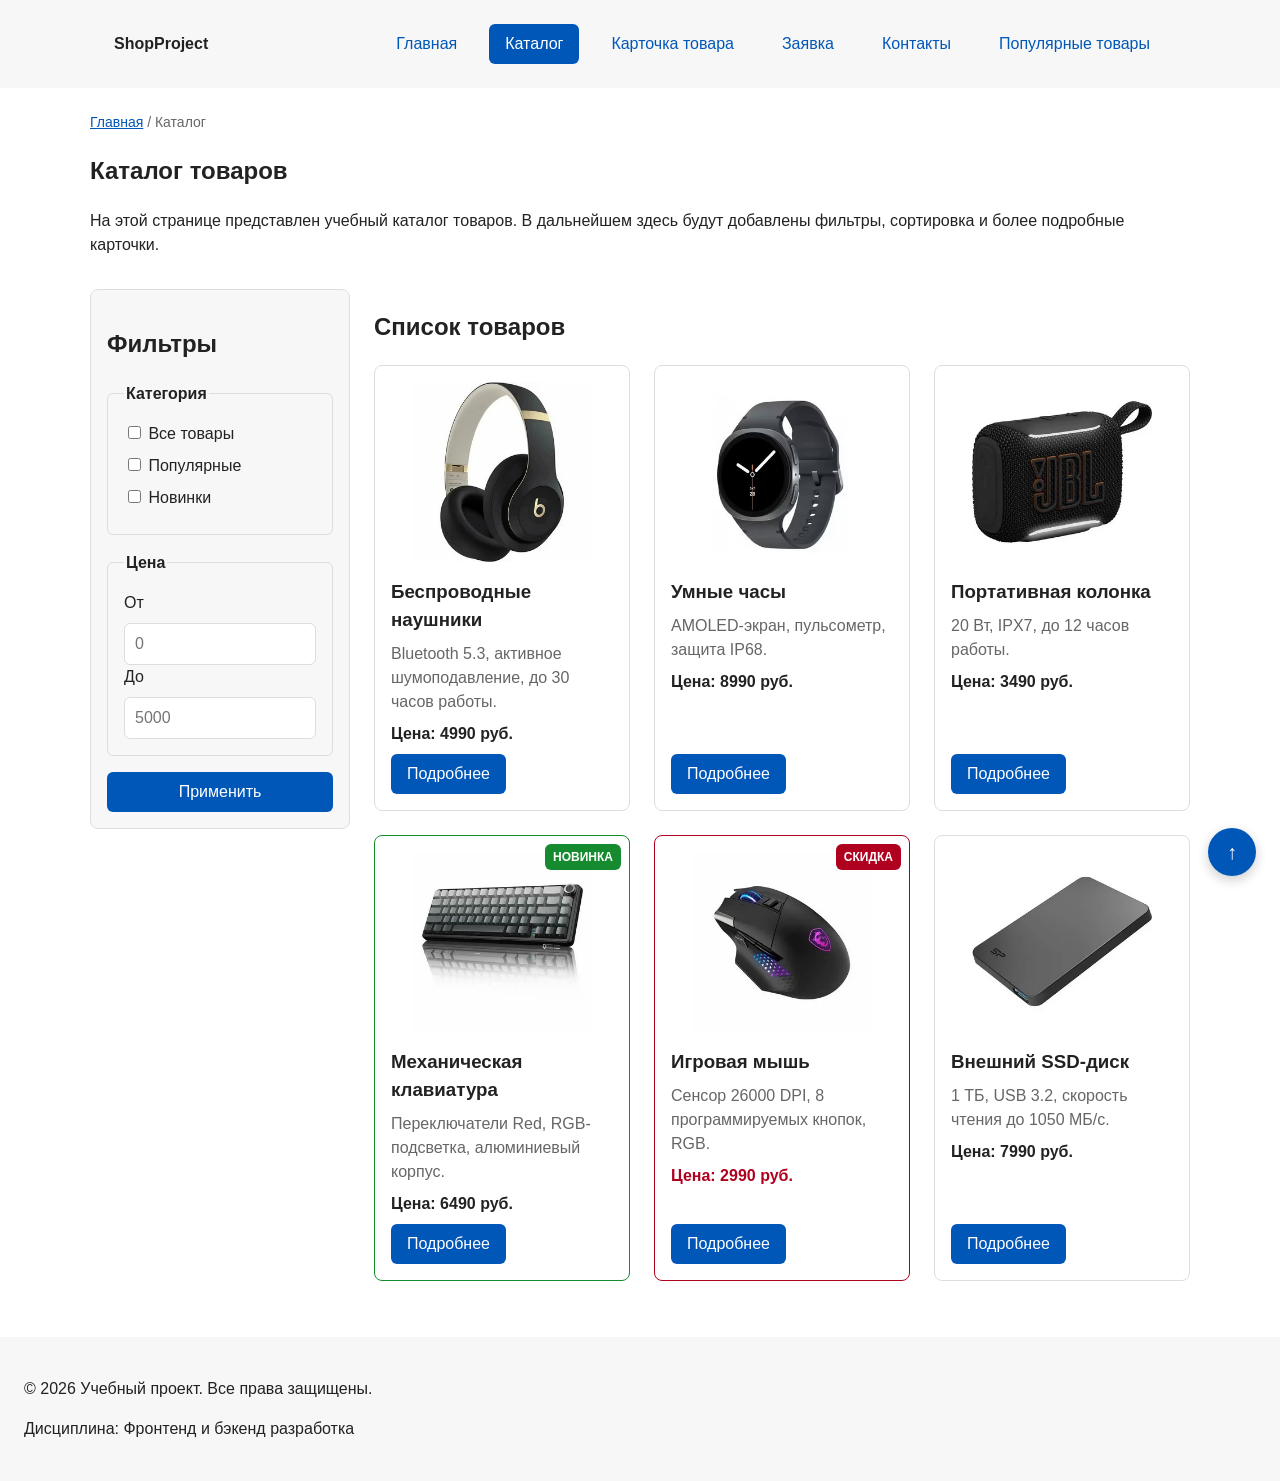
==== catalog.html @ 7fcfe35f "Create project structure" ====
<!DOCTYPE html>

<html lang = "ru">

<head>


  <meta charset="UTF-8">
  <meta name="viewport" content="width=device-width, initial-scale=1.0">
  <meta name="description" content="Каталог товаров учебного интернет-магазина.">
  <title>Каталог товаров — Учебный интернет-магазин</title>
  <link rel="stylesheet" href="css/style.css">
  <script src="js/main.js" defer></script>
  <meta property="og:type" content="website">
  <meta property="og:title" content="Учебный интернет-магазин">
  <meta property="og:description" content="Учебный frontend-проект интернет-магазина.">
  <meta property="og:image" content="https://tobleron333.github.io/kr1-html-css-shop/images/preview.jpg">

</head>

<body>

  <header class="site-header">
    <div class="site-header__inner">
      <a class="site-header__logo" href="index.html">ShopProject</a>

      <nav class="site-nav" aria-label="Основная навигация">
        <ul class="site-nav__list">
          <li class="site-nav__item">
            <a class="site-nav__link" href="index.html">Главная</a>
          </li>
          <li class="site-nav__item">
            <a class="site-nav__link site-nav__link--active" href="catalog.html">Каталог</a>
          </li>
          <li class="site-nav__item">
            <a class="site-nav__link" href="product.html">Карточка товара</a>
          </li>
          <li class="site-nav__item">
            <a class="site-nav__link" href="order.html">Заявка</a>
          </li>
          <li class="site-nav__item">
            <a class="site-nav__link" href="contacts.html">Контакты</a>
          </li>
          <li class="site-nav__item">
            <a class="site-nav__link" href="index.html#popular">Популярные товары</a>
          </li>
        </ul>
      </nav>
    </div>
  </header>

  <main>
    <nav class="breadcrumbs" aria-label="Хлебные крошки">
      <a class="breadcrumbs__link" href="index.html">Главная</a>
      <span class="breadcrumbs__current">Каталог</span>
    </nav>

    <section class="section">
      <h1>Каталог товаров</h1>
      <p>
        На этой странице представлен учебный каталог товаров.
        В дальнейшем здесь будут добавлены фильтры, сортировка и более
        подробные карточки.
      </p>
    </section>

    <section class="catalog-layout">

    <aside class="catalog-filters">
      <h2>Фильтры</h2>

      <form class="filters-form" action="#" method="get">
        <fieldset>
          <legend>Категория</legend>

          <label>
            <input type="checkbox" name="category" value="all">
            Все товары
          </label>

          <label>
            <input type="checkbox" name="category" value="popular">
            Популярные
          </label>

          <label>
            <input type="checkbox" name="category" value="new">
            Новинки
          </label>
        </fieldset>

        <fieldset>
          <legend>Цена</legend>

          <label for="price-from">От</label>
          <input id="price-from" name="price-from" type="number" min="0" placeholder="0">

          <label for="price-to">До</label>
          <input id="price-to" name="price-to" type="number" min="0" placeholder="5000">
        </fieldset>

        <button class="button button--primary" type="submit">Применить</button>
      </form>
    </aside>

    <section class="catalog-products">
      <h2>Список товаров</h2>

      <div class="products-grid">

        <article class="product-card">
          <img class="product-card__image" src="images/product-1.jpg" alt="Беспроводные наушники" width="400" height="300" loading="lazy">
          <h3 class="product-card__title">Беспроводные наушники</h3>
          <p class="product-card__description">Bluetooth 5.3, активное шумоподавление, до 30 часов работы.</p>
          <p class="product-card__price">Цена: 4990 руб.</p>
          <a class="button button--primary product-card__button" href="product.html">Подробнее</a>
        </article>

        <article class="product-card">
          <img class="product-card__image" src="images/product-2.jpg" alt="Умные часы" width="400" height="300" loading="lazy">
          <h3 class="product-card__title">Умные часы</h3>
          <p class="product-card__description">AMOLED-экран, пульсометр, защита IP68.</p>
          <p class="product-card__price">Цена: 8990 руб.</p>
          <a class="button button--primary product-card__button" href="product.html">Подробнее</a>
        </article>

        <article class="product-card">
          <img class="product-card__image" src="images/product-3.jpg" alt="Портативная колонка" width="400" height="300" loading="lazy">
          <h3 class="product-card__title">Портативная колонка</h3>
          <p class="product-card__description">20 Вт, IPX7, до 12 часов работы.</p>
          <p class="product-card__price">Цена: 3490 руб.</p>
          <a class="button button--primary product-card__button" href="product.html">Подробнее</a>
        </article>

        <article class="product-card product-card--new">
          <span class="product-card__badge product-card__badge--new">Новинка</span>
          <img class="product-card__image" src="images/product-4.jpg" alt="Механическая клавиатура" width="400" height="300" loading="lazy">
          <h3 class="product-card__title">Механическая клавиатура</h3>
          <p class="product-card__description">Переключатели Red, RGB-подсветка, алюминиевый корпус.</p>
          <p class="product-card__price">Цена: 6490 руб.</p>
          <a class="button button--primary product-card__button" href="product.html">Подробнее</a>
        </article>

        <article class="product-card product-card--discount">
          <span class="product-card__badge product-card__badge--discount">Скидка</span>
          <img class="product-card__image" src="images/product-5.jpg" alt="Игровая мышь" width="400" height="300" loading="lazy">
          <h3 class="product-card__title">Игровая мышь</h3>
          <p class="product-card__description">Сенсор 26000 DPI, 8 программируемых кнопок, RGB.</p>
          <p class="product-card__price">Цена: 2990 руб.</p>
          <a class="button button--primary product-card__button" href="product.html">Подробнее</a>
        </article>

        <article class="product-card">
          <img class="product-card__image" src="images/product-6.jpg" alt="Внешний SSD-диск" width="400" height="300" loading="lazy">
          <h3 class="product-card__title">Внешний SSD-диск</h3>
          <p class="product-card__description">1 ТБ, USB 3.2, скорость чтения до 1050 МБ/с.</p>
          <p class="product-card__price">Цена: 7990 руб.</p>
          <a class="button button--primary product-card__button" href="product.html">Подробнее</a>
        </article>

      </div>
    </section>

  </section>
  </main>

  <footer>
    <p>&copy; 2026 Учебный проект. Все права защищены.</p>
    <p>Дисциплина: Фронтенд и бэкенд разработка</p>
  </footer>

  <a href="#top" class="scroll-top" id="scroll-top" aria-label="Наверх">↑</a>

</body>

</html>
---- css/style.css ----
/* ===============================
   1. Переменные проекта
   =============================== */

:root {

  --color-bg: #ffffff;
  --color-text: #222222;
  --color-muted: #666666;
  --color-primary: #0057b8;
  --color-primary-dark: #003f86;
  --color-border: #dddddd;
  --color-surface: #f7f7f7;
  --color-surface-accent: #eef5ff;
  --color-danger: #b00020;
  --color-success: #168a2f;
  --color-success-bg: #eefaf0;
  --color-white: #ffffff;

  --space-xs: 4px;
  --space-sm: 8px;
  --space-md: 16px;
  --space-lg: 24px;
  --space-xl: 32px;

  --radius-sm: 6px;
  --radius-md: 8px;
  --radius-lg: 12px;

  --container-width: 1100px;
}

/* ===============================
   2. Базовые стили
   =============================== */

* {
  box-sizing: border-box;
}

html {
  scroll-behavior: smooth;
}

body {
  margin: 0;
  font-family: Arial, sans-serif;
  line-height: 1.5;
  color: var(--color-text);
  background-color: var(--color-bg);
}

main,
footer {
  padding: var(--space-lg);
}

.site-header {
  position: sticky;
  top: 0;
  z-index: 100;
  background-color: var(--color-surface);
}

.site-header__inner {
  display: grid;
  grid-template-columns: auto 1fr;
  align-items: center;
  gap: var(--space-lg);
  max-width: var(--container-width);
  margin: 0 auto;
  padding: var(--space-lg);
}

.site-header__logo {
  font-weight: 700;
  color: var(--color-text);
  text-decoration: none;
}

.site-nav__list {
  display: flex;
  flex-wrap: wrap;
  justify-content: flex-end;
  align-items: center;
  gap: var(--space-md);
  padding: 0;
  margin: 0;
  list-style: none;
}

.site-nav__link {
  display: inline-block;
  padding: var(--space-sm) var(--space-md);
  color: var(--color-primary);
  text-decoration: none;
  border-radius: var(--radius-sm);
}

.site-nav__link:hover {
  color: var(--color-white);
  background-color: var(--color-primary);
}

.site-nav__link:focus-visible {
  outline: 2px solid var(--color-primary);
  outline-offset: 3px;
}

.site-nav__link--active {
  color: var(--color-white);
  background-color: var(--color-primary);
}

footer {
  background-color: var(--color-surface);
}

/* ===============================
   3. Общие элементы интерфейса
   =============================== */

a {
  color: var(--color-primary);
}

a:hover {
  color: var(--color-primary-dark);
}

a:focus-visible {
  outline: 2px solid var(--color-primary);
  outline-offset: 3px;
}

.button {
  display: inline-block;
  padding: var(--space-sm) var(--space-md);
  border: none;
  border-radius: var(--radius-sm);
  font: inherit;
  text-decoration: none;
  cursor: pointer;
}

.button--primary {
  color: var(--color-white);
  background-color: var(--color-primary);
}

.button--primary:hover {
  background-color: var(--color-primary-dark);
}

.button--secondary {
  color: var(--color-primary);
  background-color: transparent;
  border: 1px solid var(--color-primary);
}

.button--secondary:hover {
  color: var(--color-white);
  background-color: var(--color-primary);
}

.button:focus-visible {
  outline: 2px solid var(--color-primary);
  outline-offset: 3px;
}

.button:disabled,
.button--disabled {
  opacity: 0.6;
  cursor: not-allowed;
}

.breadcrumbs {
  max-width: var(--container-width);
  margin: 0 auto var(--space-md);
  font-size: 14px;
  color: var(--color-muted);
}

.breadcrumbs__link {
  color: var(--color-primary);
}

.breadcrumbs__current::before {
  content: " / ";
  color: var(--color-muted);
}

:target {
  outline: 2px dashed var(--color-primary);
  outline-offset: 4px;
}

/* ===============================
   4. Компоненты страницы
   =============================== */

.hero {
  max-width: var(--container-width);
  margin: 0 auto var(--space-xl);
  padding: var(--space-xl) var(--space-lg);
  background-color: var(--color-surface-accent);
  border-radius: var(--radius-lg);
}

.section {
  max-width: var(--container-width);
  margin: 0 auto var(--space-xl);
}

.section h2 {
  margin-top: 0;
}

.products-grid {
  display: grid;
  grid-template-columns: repeat(3,1fr);
  gap: var(--space-lg);
}

.product-card {
  display: flex;
  flex-direction: column;
  gap: var(--space-sm);
  padding: var(--space-md);
  border: 1px solid var(--color-border);
  border-radius: var(--radius-md);
  background-color: var(--color-bg);
  position: relative;
}

.product-card:hover {
  border-color: var(--color-primary);
}

.product-card__title {
  margin: 0;
  color: var(--color-text);
}

.product-card__description {
  margin: 0;
  color: var(--color-muted);
}

.product-card__price {
  margin: 0;
  font-weight: 700;
}

.product-card__button {
  margin-top: auto;
  align-self: flex-start;
}

.product-card--new {
  border-color: var(--color-success);
}

.product-card--discount {
  border-color: var(--color-danger);
}

.product-card--discount .product-card__price {
  color: var(--color-danger);
}

.product-card__badge {
  position: absolute;
  top: var(--space-sm);
  right: var(--space-sm);
  padding: 4px 8px;
  color: var(--color-white);
  background-color: var(--color-primary);
  border-radius: var(--radius-sm);
  font-size: 12px;
  font-weight: 700;
  text-transform: uppercase;
}

.product-card__badge--new {
  background-color: var(--color-success);
}

.product-card__badge--discount {
  background-color: var(--color-danger);
}

.info-block {
  max-width: var(--container-width);
  margin: 0 auto var(--space-xl);
  padding: var(--space-md);
  border-left: 4px solid var(--color-primary);
  background-color: var(--color-surface);
}

.catalog-layout {
  max-width: var(--container-width);
  margin: 0 auto var(--space-xl);
  display: grid;
  grid-template-columns: 260px 1fr;
  grid-template-areas: "filters products";
  gap: var(--space-lg);
}

.catalog-filters {
  grid-area: filters;
  position: sticky;
  top: 100px;
  align-self: start;
  padding: var(--space-md);
  border: 1px solid var(--color-border);
  border-radius: var(--radius-md);
  background-color: var(--color-surface);
}

.catalog-products {
  grid-area: products;
}

/* ===============================
   5. Форма и модальное окно
   =============================== */

.order-dialog {
  width: min(100% - 32px, 560px);
  padding: var(--space-lg);
  border: none;
  border-radius: var(--radius-lg);
}

.order-dialog::backdrop {
  background-color: rgba(0, 0, 0, 0.5);
}

.order-dialog__title {
  margin-top: 0;
}

.order-form__field {
  margin-bottom: var(--space-md);
}

.order-form__label {
  display: block;
  margin-bottom: var(--space-xs);
}

.order-form__input {
  width: 100%;
  padding: 10px 12px;
  border: 1px solid var(--color-border);
  border-radius: var(--radius-sm);
  font: inherit;
}

.order-form__checkbox {
  width: auto;
}

.order-form__hint {
  display: block;
  margin-top: var(--space-xs);
  color: var(--color-muted);
}

.order-form__input:hover {
  border-color: var(--color-primary);
}

.order-form__input:focus-visible,
.order-form__actions button:focus-visible {
  outline: 2px solid var(--color-primary);
  outline-offset: 3px;
}

[aria-invalid="true"] {
  border-color: var(--color-danger);
}

.success-message {
  max-width: var(--container-width);
  margin: var(--space-lg) auto;
  padding: var(--space-md);
  border-left: 4px solid var(--color-success);
  background-color: var(--color-success-bg);
}

.filters-form {
  display: grid;
  gap: var(--space-md);
}

.filters-form fieldset {
  margin: 0;
  padding: var(--space-md);
  border: 1px solid var(--color-border);
  border-radius: var(--radius-sm);
}

.filters-form legend {
  font-weight: 700;
}

.filters-form label {
  display: block;
  margin-bottom: var(--space-sm);
}

.filters-form input[type="number"] {
  width: 100%;
  padding: 8px 10px;
  border: 1px solid var(--color-border);
  border-radius: var(--radius-sm);
  font: inherit;
}

/* ===============================
   6. Карточка товара (страница)
   =============================== */

.product-detail {
  max-width: var(--container-width);
  margin: 0 auto var(--space-xl);
  display: grid;
  grid-template-columns: 1fr 1fr;
  gap: var(--space-xl);
  align-items: start;
}

.product-detail__media {
  position: relative;
  padding: var(--space-xl);
  border: 1px solid var(--color-border);
  border-radius: var(--radius-md);
  background-color: var(--color-surface);
  text-align: center;
}

.product-detail__placeholder {
  font-size: 18px;
  color: var(--color-muted);
  padding: var(--space-xl) 0;
}

.product-detail__info {
  display: flex;
  flex-direction: column;
  gap: var(--space-md);
}

.product-detail__title {
  margin: 0;
}

.product-detail__description {
  margin: 0;
  color: var(--color-muted);
}

.product-detail__price {
  margin: 0;
  font-size: 20px;
  font-weight: 700;
}

.product-table {
  width: 100%;
  border-collapse: collapse;
  margin-top: var(--space-md);
}

.product-table caption {
  text-align: left;
  font-weight: 700;
  margin-bottom: var(--space-sm);
}

.product-table th,
.product-table td {
  padding: var(--space-sm) var(--space-md);
  border: 1px solid var(--color-border);
  text-align: left;
}

.product-table thead th {
  background-color: var(--color-surface);
}

.order-form--page {
  max-width: 560px;
  margin-top: var(--space-lg);
  padding: var(--space-lg);
  border: 1px solid var(--color-border);
  border-radius: var(--radius-md);
  background-color: var(--color-bg);
}

.faq {
  max-width: var(--container-width);
}

.faq__item {
  margin-bottom: var(--space-sm);
  padding: var(--space-md);
  border: 1px solid var(--color-border);
  border-radius: var(--radius-md);
  background-color: var(--color-bg);
}

.faq__item[open] {
  border-color: var(--color-primary);
}

.faq__question {
  position: relative;
  padding-right: var(--space-lg);
  cursor: pointer;
  font-weight: 700;
  color: var(--color-text);
  list-style: none;
}

.faq__question::-webkit-details-marker {
  display: none;
}

.faq__question::after {
  content: "+";
  position: absolute;
  right: 0;
  top: 0;
  font-size: 20px;
  color: var(--color-primary);
}

.faq__item[open] .faq__question::after {
  content: "−";
}

.faq__answer {
  margin-top: var(--space-sm);
  margin-bottom: 0;
  color: var(--color-muted);
}

/* Кнопка Наверх */
.scroll-top {
  position: fixed;
  right: var(--space-lg);
  bottom: var(--space-lg);
  z-index: 50;
  display: inline-flex;
  align-items: center;
  justify-content: center;
  width: 48px;
  height: 48px;
  color: var(--color-white);
  background-color: var(--color-primary);
  border-radius: 50%;
  text-decoration: none;
  font-size: 20px;
  font-weight: 700;
  box-shadow: 0 4px 12px rgba(0, 0, 0, 0.2);
  opacity: 0;
  visibility: hidden;
  transition: opacity 0.3s, visibility 0.3s, background-color 0.2s;
}

.scroll-top--visible {
  opacity: 1;
  visibility: visible;
}

.scroll-top:hover {
  background-color: var(--color-primary-dark);
}

.scroll-top:focus-visible {
  outline: 2px solid var(--color-primary);
  outline-offset: 3px;
}

.product-card__image {
  display: block;
  width: 100%;
  height: 180px;
  object-fit: contain;
  border-radius: var(--radius-sm);
  margin-bottom: var(--space-sm);
}

.product-detail__image {
  display: block;
  width: 100%;
  height: auto;
  border-radius: var(--radius-md);
}
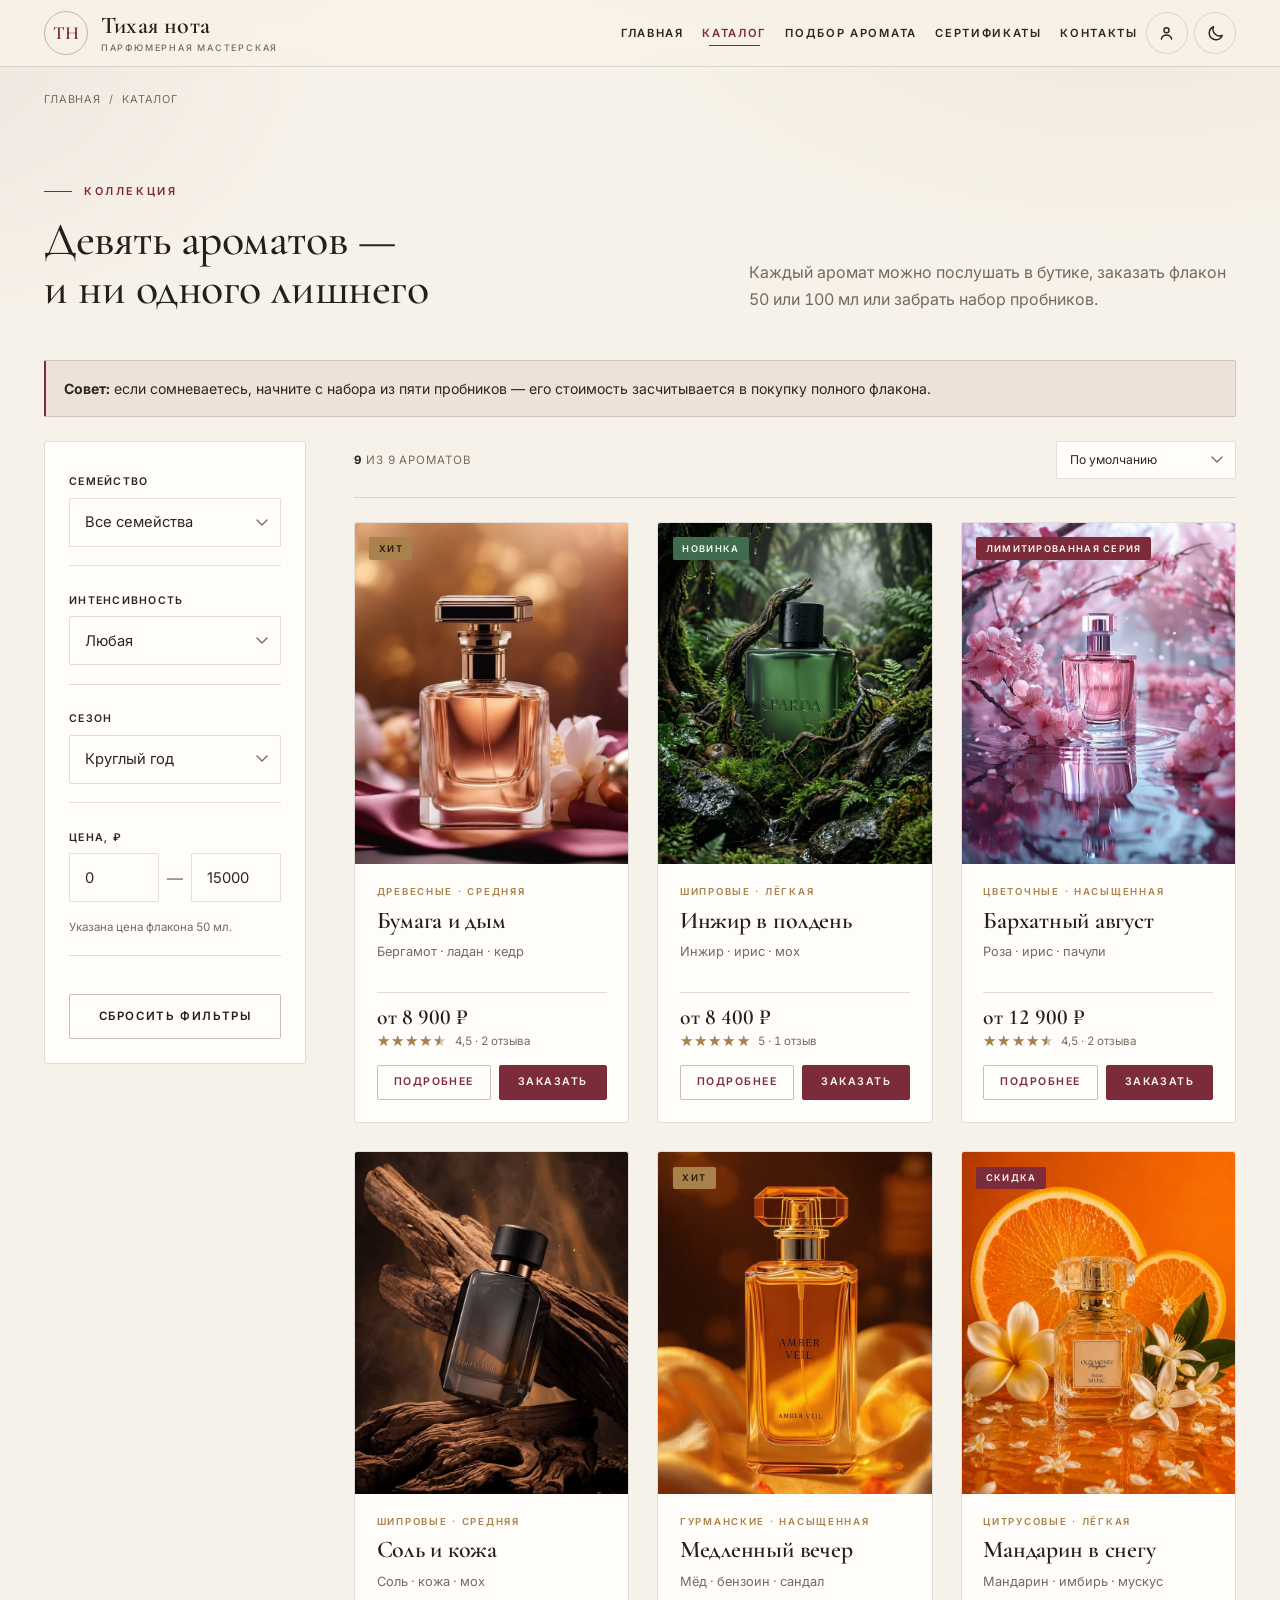
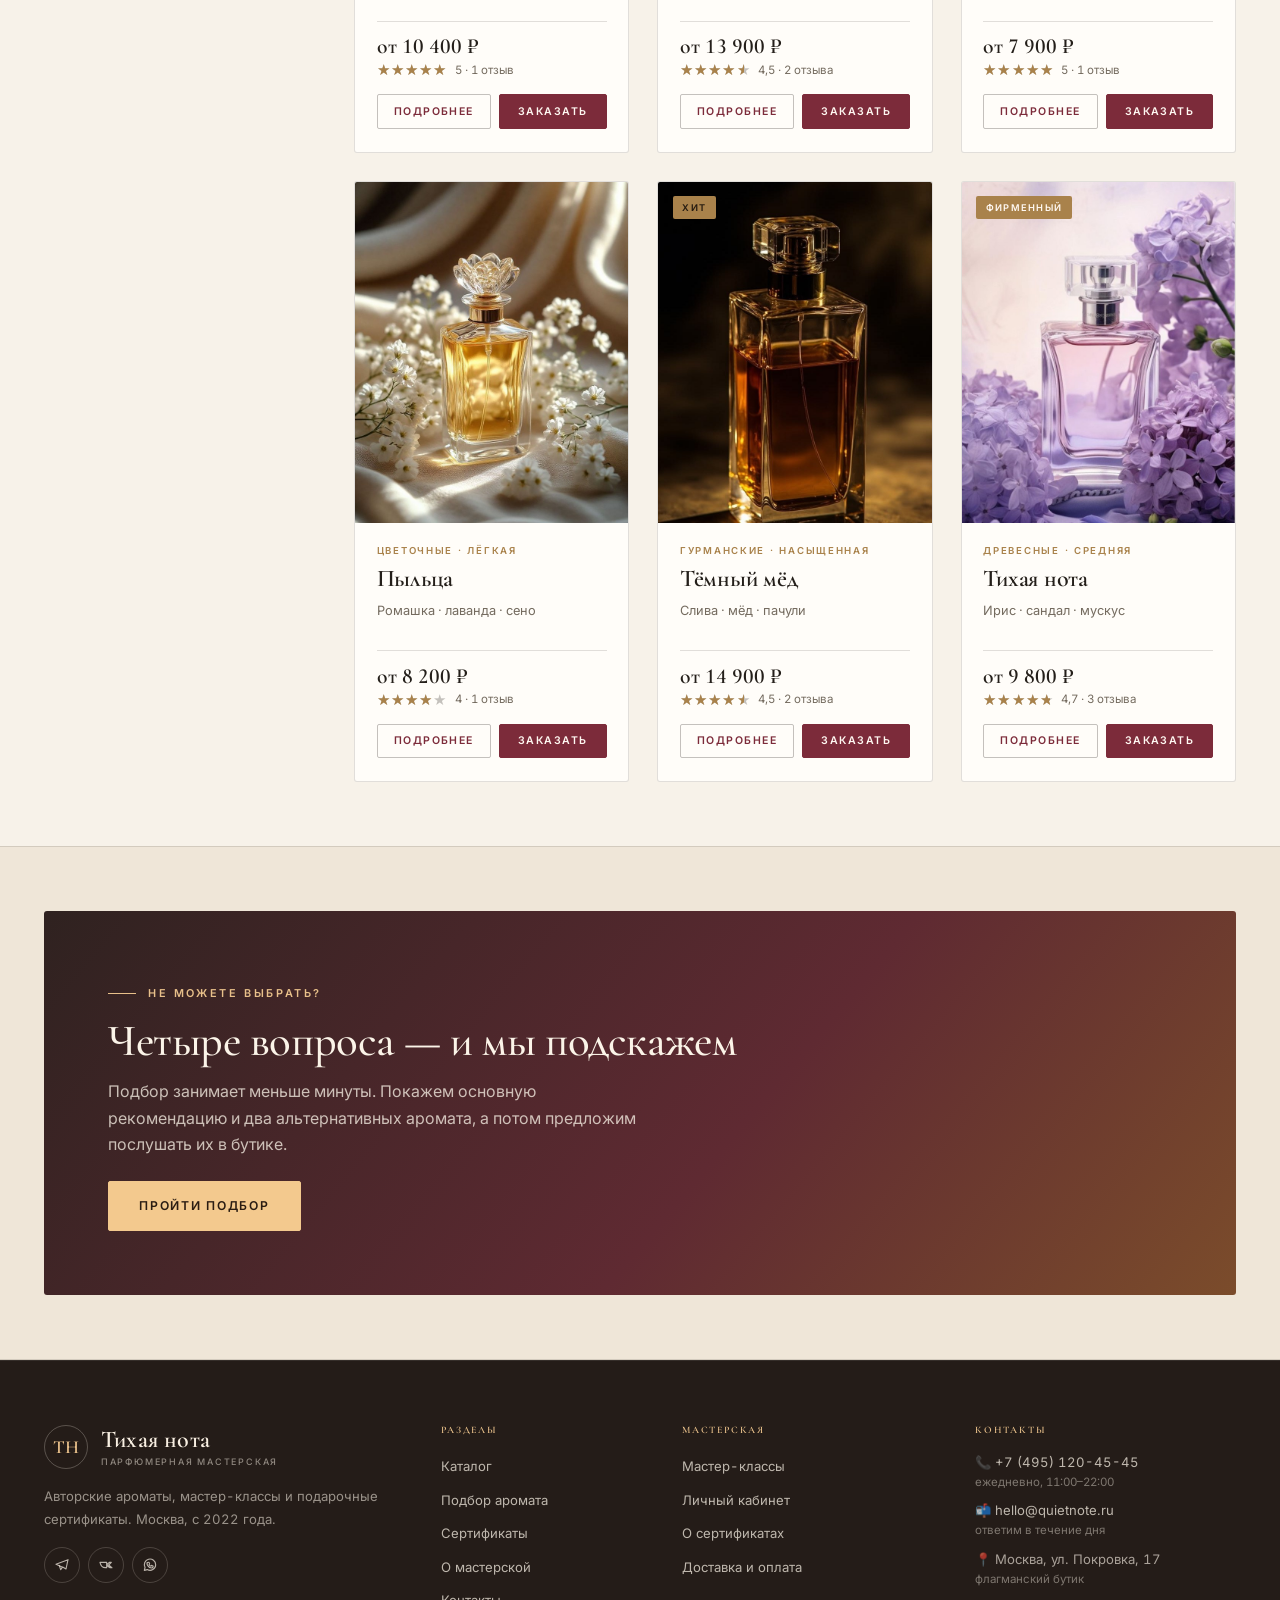
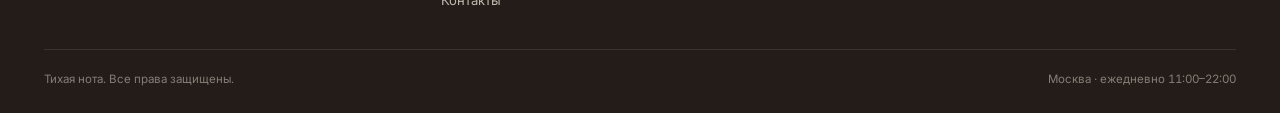
==== commit ca953749: "improve site" ====
--- a/catalog.html
+++ b/catalog.html
@@ -1,176 +1,518 @@
 <!DOCTYPE html>
-
-<html lang = "ru">
-
+<html lang="ru" data-bs-theme="light">
 <head>
-
-
   <meta charset="UTF-8">
   <meta name="viewport" content="width=device-width, initial-scale=1.0">
-  <meta name="description" content="Каталог товаров учебного интернет-магазина.">
-  <title>Каталог товаров — Учебный интернет-магазин</title>
-  <link rel="stylesheet" href="css/style.css">
-  <script src="js/main.js" defer></script>
+  <title>Каталог ароматов — Тихая нота</title>
+  <meta name="description" content="Девять авторских ароматов «Тихой ноты»: древесные, цветочные, цитрусовые, гурманские и шипровые. Фильтры по семейству, интенсивности, сезону и цене.">
   <meta property="og:type" content="website">
-  <meta property="og:title" content="Учебный интернет-магазин">
-  <meta property="og:description" content="Учебный frontend-проект интернет-магазина.">
-  <meta property="og:image" content="https://tobleron333.github.io/kr1-html-css-shop/images/preview.jpg">
-
+  <meta property="og:title" content="Каталог ароматов — Тихая нота">
+  <meta property="og:description" content="Девять авторских ароматов с фильтрами по семейству, интенсивности, сезону и цене.">
+  <meta property="og:image" content="images/preview.jpg">
+  <meta property="og:locale" content="ru_RU">
+  <meta name="theme-color" content="#f7f2e9">
+  <script>
+    (function () {
+      try {
+        var savedTheme = localStorage.getItem('tn_theme');
+        if (savedTheme === 'light' || savedTheme === 'dark') {
+          document.documentElement.setAttribute('data-bs-theme', savedTheme);
+        }
+      } catch (error) { /* localStorage недоступен */ }
+    })();
+  </script>
+  <link rel="icon" href="images/favicon.svg" type="image/svg+xml">
+  <link rel="preconnect" href="https://fonts.googleapis.com">
+  <link rel="preconnect" href="https://fonts.gstatic.com" crossorigin>
+  <link href="https://fonts.googleapis.com/css2?family=Cormorant+Garamond:ital,wght@0,400;0,500;0,600;0,700;1,400;1,500&family=Inter:wght@300;400;500;600;700&display=swap" rel="stylesheet">
+  <link href="vendor/bootstrap/css/bootstrap.min.css" rel="stylesheet">
+  <link rel="stylesheet" href="css/custom.css">
 </head>
-
 <body>
 
+  <a class="skip-link" href="#main">Перейти к содержимому</a>
+
   <header class="site-header">
-    <div class="site-header__inner">
-      <a class="site-header__logo" href="index.html">ShopProject</a>
-
-      <nav class="site-nav" aria-label="Основная навигация">
-        <ul class="site-nav__list">
-          <li class="site-nav__item">
-            <a class="site-nav__link" href="index.html">Главная</a>
-          </li>
-          <li class="site-nav__item">
-            <a class="site-nav__link site-nav__link--active" href="catalog.html">Каталог</a>
-          </li>
-          <li class="site-nav__item">
-            <a class="site-nav__link" href="product.html">Карточка товара</a>
-          </li>
-          <li class="site-nav__item">
-            <a class="site-nav__link" href="order.html">Заявка</a>
-          </li>
-          <li class="site-nav__item">
-            <a class="site-nav__link" href="contacts.html">Контакты</a>
-          </li>
-          <li class="site-nav__item">
-            <a class="site-nav__link" href="index.html#popular">Популярные товары</a>
-          </li>
-        </ul>
-      </nav>
+    <nav class="navbar navbar-expand-lg site-nav" aria-label="Основная навигация">
+      <div class="container navbar-container">
+        <a class="navbar-brand" href="index.html">
+          <span class="brand-mark" aria-hidden="true">ТН</span>
+          <span class="brand-text">
+            <span class="brand-name">Тихая нота</span>
+            <span class="brand-tagline">Парфюмерная мастерская</span>
+          </span>
+        </a>
+        <div class="collapse navbar-collapse" id="mainNavbar">
+          <ul class="navbar-nav ms-auto">
+            <li class="nav-item"><a class="nav-link" href="index.html">Главная</a></li>
+            <li class="nav-item"><a class="nav-link active" aria-current="page" href="catalog.html">Каталог</a></li>
+            <li class="nav-item"><a class="nav-link" href="quiz.html">Подбор аромата</a></li>
+            <li class="nav-item"><a class="nav-link" href="certificates.html">Сертификаты</a></li>
+            <li class="nav-item"><a class="nav-link" href="contacts.html">Контакты</a></li>
+          </ul>
+        </div>
+        <div class="nav-actions">
+          <a class="nav-icon-link" href="account.html" aria-label="Личный кабинет" title="Личный кабинет">
+            <svg viewBox="0 0 24 24" fill="none" stroke="currentColor" stroke-width="1.8" stroke-linecap="round" stroke-linejoin="round" aria-hidden="true"><circle cx="12" cy="8" r="3.2"></circle><path d="M5.5 19c.8-3.2 3.3-5 6.5-5s5.7 1.8 6.5 5"></path></svg>
+          </a>
+          <button class="theme-toggle" id="themeToggle" type="button" aria-label="Включить тёмную тему" aria-pressed="false" title="Включить тёмную тему">
+            <span class="theme-toggle__icon theme-toggle__sun" aria-hidden="true">
+              <svg viewBox="0 0 24 24" fill="none" stroke="currentColor" stroke-width="1.8" stroke-linecap="round" stroke-linejoin="round"><circle cx="12" cy="12" r="4"></circle><path d="M12 2v2M12 20v2M4.9 4.9l1.4 1.4M17.7 17.7l1.4 1.4M2 12h2M20 12h2M4.9 19.1l1.4-1.4M17.7 6.3l1.4-1.4"></path></svg>
+            </span>
+            <span class="theme-toggle__icon theme-toggle__moon" aria-hidden="true">
+              <svg viewBox="0 0 24 24" fill="none" stroke="currentColor" stroke-width="1.8" stroke-linecap="round" stroke-linejoin="round"><path d="M20.5 14.5A8.5 8.5 0 0 1 9.5 3.5a8.5 8.5 0 1 0 11 11Z"></path></svg>
+            </span>
+          </button>
+          <button class="navbar-toggler" type="button" data-bs-toggle="collapse" data-bs-target="#mainNavbar" aria-controls="mainNavbar" aria-expanded="false" aria-label="Переключить навигацию">
+            <span class="navbar-toggler-icon"><span class="menu-line"></span></span>
+          </button>
+        </div>
+      </div>
+    </nav>
+  </header>
+
+  <main id="main">
+
+    <div class="page-top">
+      <div class="container">
+        <nav aria-label="Хлебные крошки">
+          <ol class="breadcrumb">
+            <li class="breadcrumb-item"><a href="index.html">Главная</a></li>
+            <li class="breadcrumb-item active" aria-current="page">Каталог</li>
+          </ol>
+        </nav>
+      </div>
     </div>
-  </header>
-
-  <main>
-    <nav class="breadcrumbs" aria-label="Хлебные крошки">
-      <a class="breadcrumbs__link" href="index.html">Главная</a>
-      <span class="breadcrumbs__current">Каталог</span>
-    </nav>
 
     <section class="section">
-      <h1>Каталог товаров</h1>
-      <p>
-        На этой странице представлен учебный каталог товаров.
-        В дальнейшем здесь будут добавлены фильтры, сортировка и более
-        подробные карточки.
-      </p>
+      <div class="container">
+        <div class="row align-items-end g-3 mb-4 mb-lg-5">
+          <div class="col-12 col-lg-7">
+            <span class="eyebrow">Коллекция</span>
+            <h1 class="section-title">Девять ароматов —<br>и ни одного лишнего</h1>
+          </div>
+          <div class="col-12 col-lg-5">
+            <p class="section-lead mb-0">Каждый аромат можно послушать в бутике, заказать флакон 50 или 100 мл или забрать набор пробников.</p>
+          </div>
+        </div>
+
+        <div class="alert alert-info mb-4" role="note">
+          <strong>Совет:</strong> если сомневаетесь, начните с набора из пяти пробников — его стоимость засчитывается в покупку полного флакона.
+        </div>
+
+        <div class="catalog-layout row g-4 g-lg-5">
+
+          <!-- Фильтры: на десктопе колонка, на мобильном — offcanvas -->
+          <div class="col-12 col-lg-3">
+            <aside class="filters offcanvas-lg offcanvas-start" tabindex="-1" id="catalogFilters" aria-labelledby="filtersTitle">
+              <div class="offcanvas-header">
+                <h2 class="filters__title" id="filtersTitle">Фильтры</h2>
+                <button type="button" class="btn-close" data-bs-dismiss="offcanvas" data-bs-target="#catalogFilters" aria-label="Закрыть фильтры"></button>
+              </div>
+              <div class="offcanvas-body">
+                <div class="filters__group">
+                  <label class="form-label" for="filterFamily">Семейство</label>
+                  <select class="form-select" id="filterFamily">
+                    <option value="all">Все семейства</option>
+                    <option value="woody">Древесные</option>
+                    <option value="floral">Цветочные</option>
+                    <option value="citrus">Цитрусовые</option>
+                    <option value="gourmand">Гурманские</option>
+                    <option value="chypre">Шипровые</option>
+                  </select>
+                </div>
+
+                <div class="filters__group">
+                  <label class="form-label" for="filterIntensity">Интенсивность</label>
+                  <select class="form-select" id="filterIntensity">
+                    <option value="all">Любая</option>
+                    <option value="light">Лёгкая</option>
+                    <option value="medium">Средняя</option>
+                    <option value="rich">Насыщенная</option>
+                  </select>
+                </div>
+
+                <div class="filters__group">
+                  <label class="form-label" for="filterSeason">Сезон</label>
+                  <select class="form-select" id="filterSeason">
+                    <option value="all">Круглый год</option>
+                    <option value="spring">Весна</option>
+                    <option value="summer">Лето</option>
+                    <option value="autumn">Осень</option>
+                    <option value="winter">Зима</option>
+                  </select>
+                </div>
+
+                <div class="filters__group">
+                  <label class="form-label" for="filterPriceMin">Цена, ₽</label>
+                  <div class="filters__price">
+                    <input class="form-control" id="filterPriceMin" type="number" min="0" max="15000" step="100" value="0" inputmode="numeric" aria-label="Минимальная цена">
+                    <span>—</span>
+                    <input class="form-control" id="filterPriceMax" type="number" min="0" max="15000" step="100" value="15000" inputmode="numeric" aria-label="Максимальная цена">
+                  </div>
+                  <p class="filters__hint">Указана цена флакона 50 мл.</p>
+                </div>
+
+                <div class="filters__actions">
+                  <button class="btn btn-primary d-lg-none" id="filtersApply" type="button">Показать ароматы</button>
+                  <button class="btn btn-secondary" id="filterReset" type="button">Сбросить фильтры</button>
+                </div>
+              </div>
+            </aside>
+          </div>
+
+          <!-- Каталог -->
+          <div class="col-12 col-lg-9">
+
+            <div class="catalog-toolbar">
+              <div class="d-flex align-items-center gap-3">
+                <button class="btn btn-outline-primary filters-toggle" type="button" data-bs-toggle="offcanvas" data-bs-target="#catalogFilters" aria-controls="catalogFilters">
+                  <svg class="btn-icon" viewBox="0 0 16 16" fill="none" stroke="currentColor" stroke-width="1.4" stroke-linecap="round" aria-hidden="true"><path d="M2 4h12M4 8h8M6 12h4"/></svg>
+                  Фильтры
+                  <span class="filters-toggle__count" id="filtersCount" hidden>0</span>
+                </button>
+                <span class="catalog-toolbar__count" id="catalogCount" aria-live="polite"><strong>9</strong> из 9 ароматов</span>
+              </div>
+              <div class="catalog-toolbar__right">
+                <label class="visually-hidden" for="catalogSort">Сортировка</label>
+                <select class="form-select" id="catalogSort">
+                  <option value="default">По умолчанию</option>
+                  <option value="price-asc">Сначала дешевле</option>
+                  <option value="price-desc">Сначала дороже</option>
+                  <option value="title">По названию</option>
+                </select>
+              </div>
+            </div>
+
+            <div class="filter-chips" id="filterChips" hidden></div>
+
+            <div class="products-grid products-grid--catalog" id="catalogGrid">
+
+              <article class="product-card" data-perfume data-family="woody" data-intensity="medium" data-seasons="autumn winter" data-price="8900" data-title="Бумага и дым">
+                <a class="product-card__media" href="product.html?id=paper-smoke" aria-label="Аромат «Бумага и дым»">
+                  <img src="images/perfume-1.jpg" alt="Аромат «Бумага и дым»" width="400" height="500" loading="lazy">
+                  <span class="badge bg-warning product-card__badge">Хит</span>
+                </a>
+                <div class="product-card__body">
+                  <p class="product-card__family">Древесные · средняя</p>
+                  <h2 class="product-card__title"><a href="product.html?id=paper-smoke">Бумага и дым</a></h2>
+                  <p class="product-card__notes">Бергамот · ладан · кедр</p>
+                  <div class="product-card__meta">
+                    <span class="product-card__price">от 8 900 ₽</span>
+                    <span class="rating" data-rating-for="paper-smoke"></span>
+                  </div>
+                  <div class="product-card__actions">
+                    <a class="btn btn-outline-primary btn-sm" href="product.html?id=paper-smoke">Подробнее</a>
+                    <button class="btn btn-primary btn-sm" type="button" data-order-perfume="paper-smoke" data-volume="50" data-price="8900">Заказать</button>
+                  </div>
+                </div>
+              </article>
+
+              <article class="product-card" data-perfume data-family="chypre" data-intensity="light" data-seasons="spring summer" data-price="8400" data-title="Инжир в полдень">
+                <a class="product-card__media" href="product.html?id=fig-noon" aria-label="Аромат «Инжир в полдень»">
+                  <img src="images/perfume-2.jpg" alt="Аромат «Инжир в полдень»" width="400" height="500" loading="lazy">
+                  <span class="badge bg-success product-card__badge">Новинка</span>
+                </a>
+                <div class="product-card__body">
+                  <p class="product-card__family">Шипровые · лёгкая</p>
+                  <h2 class="product-card__title"><a href="product.html?id=fig-noon">Инжир в полдень</a></h2>
+                  <p class="product-card__notes">Инжир · ирис · мох</p>
+                  <div class="product-card__meta">
+                    <span class="product-card__price">от 8 400 ₽</span>
+                    <span class="rating" data-rating-for="fig-noon"></span>
+                  </div>
+                  <div class="product-card__actions">
+                    <a class="btn btn-outline-primary btn-sm" href="product.html?id=fig-noon">Подробнее</a>
+                    <button class="btn btn-primary btn-sm" type="button" data-order-perfume="fig-noon" data-volume="50" data-price="8400">Заказать</button>
+                  </div>
+                </div>
+              </article>
+
+              <article class="product-card" data-perfume data-family="floral" data-intensity="rich" data-seasons="summer autumn" data-price="12900" data-title="Бархатный август">
+                <a class="product-card__media" href="product.html?id=velvet-august" aria-label="Аромат «Бархатный август»">
+                  <img src="images/perfume-3.jpg" alt="Аромат «Бархатный август»" width="400" height="500" loading="lazy">
+                  <span class="badge bg-danger product-card__badge">Лимитированная серия</span>
+                </a>
+                <div class="product-card__body">
+                  <p class="product-card__family">Цветочные · насыщенная</p>
+                  <h2 class="product-card__title"><a href="product.html?id=velvet-august">Бархатный август</a></h2>
+                  <p class="product-card__notes">Роза · ирис · пачули</p>
+                  <div class="product-card__meta">
+                    <span class="product-card__price">от 12 900 ₽</span>
+                    <span class="rating" data-rating-for="velvet-august"></span>
+                  </div>
+                  <div class="product-card__actions">
+                    <a class="btn btn-outline-primary btn-sm" href="product.html?id=velvet-august">Подробнее</a>
+                    <button class="btn btn-primary btn-sm" type="button" data-order-perfume="velvet-august" data-volume="50" data-price="12900">Заказать</button>
+                  </div>
+                </div>
+              </article>
+
+              <article class="product-card" data-perfume data-family="chypre" data-intensity="medium" data-seasons="spring autumn" data-price="10400" data-title="Соль и кожа">
+                <a class="product-card__media" href="product.html?id=salt-leather" aria-label="Аромат «Соль и кожа»">
+                  <img src="images/perfume-4.jpg" alt="Аромат «Соль и кожа»" width="400" height="500" loading="lazy">
+                </a>
+                <div class="product-card__body">
+                  <p class="product-card__family">Шипровые · средняя</p>
+                  <h2 class="product-card__title"><a href="product.html?id=salt-leather">Соль и кожа</a></h2>
+                  <p class="product-card__notes">Соль · кожа · мох</p>
+                  <div class="product-card__meta">
+                    <span class="product-card__price">от 10 400 ₽</span>
+                    <span class="rating" data-rating-for="salt-leather"></span>
+                  </div>
+                  <div class="product-card__actions">
+                    <a class="btn btn-outline-primary btn-sm" href="product.html?id=salt-leather">Подробнее</a>
+                    <button class="btn btn-primary btn-sm" type="button" data-order-perfume="salt-leather" data-volume="50" data-price="10400">Заказать</button>
+                  </div>
+                </div>
+              </article>
+
+              <article class="product-card" data-perfume data-family="gourmand" data-intensity="rich" data-seasons="autumn winter" data-price="13900" data-title="Медленный вечер">
+                <a class="product-card__media" href="product.html?id=slow-evening" aria-label="Аромат «Медленный вечер»">
+                  <img src="images/perfume-5.jpg" alt="Аромат «Медленный вечер»" width="400" height="500" loading="lazy">
+                  <span class="badge bg-warning product-card__badge">Хит</span>
+                </a>
+                <div class="product-card__body">
+                  <p class="product-card__family">Гурманские · насыщенная</p>
+                  <h2 class="product-card__title"><a href="product.html?id=slow-evening">Медленный вечер</a></h2>
+                  <p class="product-card__notes">Мёд · бензоин · сандал</p>
+                  <div class="product-card__meta">
+                    <span class="product-card__price">от 13 900 ₽</span>
+                    <span class="rating" data-rating-for="slow-evening"></span>
+                  </div>
+                  <div class="product-card__actions">
+                    <a class="btn btn-outline-primary btn-sm" href="product.html?id=slow-evening">Подробнее</a>
+                    <button class="btn btn-primary btn-sm" type="button" data-order-perfume="slow-evening" data-volume="50" data-price="13900">Заказать</button>
+                  </div>
+                </div>
+              </article>
+
+              <article class="product-card" data-perfume data-family="citrus" data-intensity="light" data-seasons="winter spring" data-price="7900" data-title="Мандарин в снегу">
+                <a class="product-card__media" href="product.html?id=mandarin-snow" aria-label="Аромат «Мандарин в снегу»">
+                  <img src="images/perfume-6.jpg" alt="Аромат «Мандарин в снегу»" width="400" height="500" loading="lazy">
+                  <span class="badge bg-danger product-card__badge">Скидка</span>
+                </a>
+                <div class="product-card__body">
+                  <p class="product-card__family">Цитрусовые · лёгкая</p>
+                  <h2 class="product-card__title"><a href="product.html?id=mandarin-snow">Мандарин в снегу</a></h2>
+                  <p class="product-card__notes">Мандарин · имбирь · мускус</p>
+                  <div class="product-card__meta">
+                    <span class="product-card__price">от 7 900 ₽</span>
+                    <span class="rating" data-rating-for="mandarin-snow"></span>
+                  </div>
+                  <div class="product-card__actions">
+                    <a class="btn btn-outline-primary btn-sm" href="product.html?id=mandarin-snow">Подробнее</a>
+                    <button class="btn btn-primary btn-sm" type="button" data-order-perfume="mandarin-snow" data-volume="50" data-price="7900">Заказать</button>
+                  </div>
+                </div>
+              </article>
+
+              <article class="product-card" data-perfume data-family="floral" data-intensity="light" data-seasons="spring summer" data-price="8200" data-title="Пыльца">
+                <a class="product-card__media" href="product.html?id=pollen" aria-label="Аромат «Пыльца»">
+                  <img src="images/perfume-7.jpg" alt="Аромат «Пыльца»" width="400" height="500" loading="lazy">
+                </a>
+                <div class="product-card__body">
+                  <p class="product-card__family">Цветочные · лёгкая</p>
+                  <h2 class="product-card__title"><a href="product.html?id=pollen">Пыльца</a></h2>
+                  <p class="product-card__notes">Ромашка · лаванда · сено</p>
+                  <div class="product-card__meta">
+                    <span class="product-card__price">от 8 200 ₽</span>
+                    <span class="rating" data-rating-for="pollen"></span>
+                  </div>
+                  <div class="product-card__actions">
+                    <a class="btn btn-outline-primary btn-sm" href="product.html?id=pollen">Подробнее</a>
+                    <button class="btn btn-primary btn-sm" type="button" data-order-perfume="pollen" data-volume="50" data-price="8200">Заказать</button>
+                  </div>
+                </div>
+              </article>
+
+              <article class="product-card" data-perfume data-family="gourmand" data-intensity="rich" data-seasons="autumn winter" data-price="14900" data-title="Тёмный мёд">
+                <a class="product-card__media" href="product.html?id=dark-honey" aria-label="Аромат «Тёмный мёд»">
+                  <img src="images/perfume-8.jpg" alt="Аромат «Тёмный мёд»" width="400" height="500" loading="lazy">
+                  <span class="badge bg-warning product-card__badge">Хит</span>
+                </a>
+                <div class="product-card__body">
+                  <p class="product-card__family">Гурманские · насыщенная</p>
+                  <h2 class="product-card__title"><a href="product.html?id=dark-honey">Тёмный мёд</a></h2>
+                  <p class="product-card__notes">Слива · мёд · пачули</p>
+                  <div class="product-card__meta">
+                    <span class="product-card__price">от 14 900 ₽</span>
+                    <span class="rating" data-rating-for="dark-honey"></span>
+                  </div>
+                  <div class="product-card__actions">
+                    <a class="btn btn-outline-primary btn-sm" href="product.html?id=dark-honey">Подробнее</a>
+                    <button class="btn btn-primary btn-sm" type="button" data-order-perfume="dark-honey" data-volume="50" data-price="14900">Заказать</button>
+                  </div>
+                </div>
+              </article>
+
+              <article class="product-card" data-perfume data-family="woody" data-intensity="medium" data-seasons="spring summer autumn winter" data-price="9800" data-title="Тихая нота">
+                <a class="product-card__media" href="product.html?id=quiet-note" aria-label="Аромат «Тихая нота»">
+                  <img src="images/perfume-9.jpg" alt="Аромат «Тихая нота»" width="400" height="500" loading="lazy">
+                  <span class="badge bg-info product-card__badge">Фирменный</span>
+                </a>
+                <div class="product-card__body">
+                  <p class="product-card__family">Древесные · средняя</p>
+                  <h2 class="product-card__title"><a href="product.html?id=quiet-note">Тихая нота</a></h2>
+                  <p class="product-card__notes">Ирис · сандал · мускус</p>
+                  <div class="product-card__meta">
+                    <span class="product-card__price">от 9 800 ₽</span>
+                    <span class="rating" data-rating-for="quiet-note"></span>
+                  </div>
+                  <div class="product-card__actions">
+                    <a class="btn btn-outline-primary btn-sm" href="product.html?id=quiet-note">Подробнее</a>
+                    <button class="btn btn-primary btn-sm" type="button" data-order-perfume="quiet-note" data-volume="50" data-price="9800">Заказать</button>
+                  </div>
+                </div>
+              </article>
+
+            </div>
+
+            <div class="catalog-empty" id="catalogEmpty" hidden>
+              <h3>Ничего не нашлось</h3>
+              <p>Попробуйте изменить фильтры: возможно, подходящий аромат просто спрятался.</p>
+              <a class="btn btn-outline-primary" href="catalog.html">Сбросить фильтры</a>
+            </div>
+
+          </div>
+        </div>
+      </div>
     </section>
 
-    <section class="catalog-layout">
-
-    <aside class="catalog-filters">
-      <h2>Фильтры</h2>
-
-      <form class="filters-form" action="#" method="get">
-        <fieldset>
-          <legend>Категория</legend>
-
-          <label>
-            <input type="checkbox" name="category" value="all">
-            Все товары
-          </label>
-
-          <label>
-            <input type="checkbox" name="category" value="popular">
-            Популярные
-          </label>
-
-          <label>
-            <input type="checkbox" name="category" value="new">
-            Новинки
-          </label>
-        </fieldset>
-
-        <fieldset>
-          <legend>Цена</legend>
-
-          <label for="price-from">От</label>
-          <input id="price-from" name="price-from" type="number" min="0" placeholder="0">
-
-          <label for="price-to">До</label>
-          <input id="price-to" name="price-to" type="number" min="0" placeholder="5000">
-        </fieldset>
-
-        <button class="button button--primary" type="submit">Применить</button>
-      </form>
-    </aside>
-
-    <section class="catalog-products">
-      <h2>Список товаров</h2>
-
-      <div class="products-grid">
-
-        <article class="product-card">
-          <img class="product-card__image" src="images/product-1.jpg" alt="Беспроводные наушники" width="400" height="300" loading="lazy">
-          <h3 class="product-card__title">Беспроводные наушники</h3>
-          <p class="product-card__description">Bluetooth 5.3, активное шумоподавление, до 30 часов работы.</p>
-          <p class="product-card__price">Цена: 4990 руб.</p>
-          <a class="button button--primary product-card__button" href="product.html">Подробнее</a>
-        </article>
-
-        <article class="product-card">
-          <img class="product-card__image" src="images/product-2.jpg" alt="Умные часы" width="400" height="300" loading="lazy">
-          <h3 class="product-card__title">Умные часы</h3>
-          <p class="product-card__description">AMOLED-экран, пульсометр, защита IP68.</p>
-          <p class="product-card__price">Цена: 8990 руб.</p>
-          <a class="button button--primary product-card__button" href="product.html">Подробнее</a>
-        </article>
-
-        <article class="product-card">
-          <img class="product-card__image" src="images/product-3.jpg" alt="Портативная колонка" width="400" height="300" loading="lazy">
-          <h3 class="product-card__title">Портативная колонка</h3>
-          <p class="product-card__description">20 Вт, IPX7, до 12 часов работы.</p>
-          <p class="product-card__price">Цена: 3490 руб.</p>
-          <a class="button button--primary product-card__button" href="product.html">Подробнее</a>
-        </article>
-
-        <article class="product-card product-card--new">
-          <span class="product-card__badge product-card__badge--new">Новинка</span>
-          <img class="product-card__image" src="images/product-4.jpg" alt="Механическая клавиатура" width="400" height="300" loading="lazy">
-          <h3 class="product-card__title">Механическая клавиатура</h3>
-          <p class="product-card__description">Переключатели Red, RGB-подсветка, алюминиевый корпус.</p>
-          <p class="product-card__price">Цена: 6490 руб.</p>
-          <a class="button button--primary product-card__button" href="product.html">Подробнее</a>
-        </article>
-
-        <article class="product-card product-card--discount">
-          <span class="product-card__badge product-card__badge--discount">Скидка</span>
-          <img class="product-card__image" src="images/product-5.jpg" alt="Игровая мышь" width="400" height="300" loading="lazy">
-          <h3 class="product-card__title">Игровая мышь</h3>
-          <p class="product-card__description">Сенсор 26000 DPI, 8 программируемых кнопок, RGB.</p>
-          <p class="product-card__price">Цена: 2990 руб.</p>
-          <a class="button button--primary product-card__button" href="product.html">Подробнее</a>
-        </article>
-
-        <article class="product-card">
-          <img class="product-card__image" src="images/product-6.jpg" alt="Внешний SSD-диск" width="400" height="300" loading="lazy">
-          <h3 class="product-card__title">Внешний SSD-диск</h3>
-          <p class="product-card__description">1 ТБ, USB 3.2, скорость чтения до 1050 МБ/с.</p>
-          <p class="product-card__price">Цена: 7990 руб.</p>
-          <a class="button button--primary product-card__button" href="product.html">Подробнее</a>
-        </article>
-
+    <section class="section section--soft">
+      <div class="container">
+        <div class="cta-band" data-reveal>
+          <span class="eyebrow" style="color:#e8c08a;">Не можете выбрать?</span>
+          <h2>Четыре вопроса — и мы подскажем</h2>
+          <p>Подбор занимает меньше минуты. Покажем основную рекомендацию и два альтернативных аромата, а потом предложим послушать их в бутике.</p>
+          <a class="btn btn-primary btn-lg" href="quiz.html">Пройти подбор</a>
+        </div>
       </div>
     </section>
 
-  </section>
   </main>
 
-  <footer>
-    <p>&copy; 2026 Учебный проект. Все права защищены.</p>
-    <p>Дисциплина: Фронтенд и бэкенд разработка</p>
+  <footer class="site-footer">
+    <div class="container">
+      <div class="footer-grid">
+        <div class="footer-brand">
+          <a class="navbar-brand" href="index.html">
+            <span class="brand-mark" aria-hidden="true">ТН</span>
+            <span class="brand-text">
+              <span class="brand-name">Тихая нота</span>
+              <span class="brand-tagline">Парфюмерная мастерская</span>
+            </span>
+          </a>
+          <p>Авторские ароматы, мастер-классы и подарочные сертификаты. Москва, с 2022 года.</p>
+          <div class="footer-socials">
+            <a href="#" aria-label="Telegram"><svg viewBox="0 0 24 24" fill="none" stroke="currentColor" stroke-width="1.7" stroke-linecap="round" stroke-linejoin="round" aria-hidden="true"><path d="M21 4 3 11l5 2 2 6 3-4 5 3 3-14Z"/><path d="m8 13 4 2"/></svg></a>
+            <a href="#" aria-label="VK"><svg viewBox="0 0 24 24" fill="none" stroke="currentColor" stroke-width="1.7" stroke-linecap="round" stroke-linejoin="round" aria-hidden="true"><path d="M3 8c1 5 4 8 8 8h2v-4c2 2 3 3 5 4h3c-2-1-5-4-5-4s2-2 4-4h-3c-1 1-3 3-4 4V8H3Z"/></svg></a>
+            <a href="#" aria-label="WhatsApp"><svg viewBox="0 0 24 24" fill="none" stroke="currentColor" stroke-width="1.7" stroke-linecap="round" stroke-linejoin="round" aria-hidden="true"><path d="M20.5 11.5a8.5 8.5 0 0 1-12.6 7.4L3.5 20l1.1-4.3A8.5 8.5 0 1 1 20.5 11.5Z"/><path d="M8.8 8.4c.3-.6.7-.6 1-.6h.4c.2 0 .4.1.5.4l.7 1.6c.1.2 0 .4-.1.6l-.5.6c-.1.2-.2.3 0 .6.5.9 1.2 1.6 2.1 2 .3.1.4.1.6-.1l.7-.8c.2-.2.4-.2.6-.1l1.6.8c.2.1.3.2.3.4 0 .3 0 1.1-.5 1.7-.5.6-1.3 1-2.1 1-1.7 0-4.1-1.4-5.5-3.6-.9-1.4-1.2-2.6-1.1-3.4 0-.4.1-.8.3-1.1Z"/></svg></a>
+          </div>
+        </div>
+        <div>
+          <h2 class="footer-title">Разделы</h2>
+          <ul class="footer-nav">
+            <li><a href="catalog.html">Каталог</a></li>
+            <li><a href="quiz.html">Подбор аромата</a></li>
+            <li><a href="certificates.html">Сертификаты</a></li>
+            <li><a href="about.html">О мастерской</a></li>
+            <li><a href="contacts.html">Контакты</a></li>
+          </ul>
+        </div>
+        <div>
+          <h2 class="footer-title">Мастерская</h2>
+          <ul class="footer-nav">
+            <li><a href="order.html">Мастер-классы</a></li>
+            <li><a href="account.html">Личный кабинет</a></li>
+            <li><a href="certificates.html#faq">О сертификатах</a></li>
+            <li><a href="index.html#faqTitle">Доставка и оплата</a></li>
+          </ul>
+        </div>
+        <div>
+          <h2 class="footer-title">Контакты</h2>
+          <ul class="footer-contact">
+            <li><a href="tel:+74951204545">📞 +7 (495) 120-45-45</a><span>ежедневно, 11:00–22:00</span></li>
+            <li><a href="mailto:hello@quietnote.ru">📬 hello@quietnote.ru</a><span>ответим в течение дня</span></li>
+            <li>📍 Москва, ул. Покровка, 17<span>флагманский бутик</span></li>
+          </ul>
+        </div>
+      </div>
+      <div class="footer-bottom">
+        <span>Тихая нота. Все права защищены.</span>
+        <span>Москва · ежедневно 11:00–22:00</span>
+      </div>
+    </div>
   </footer>
 
-  <a href="#top" class="scroll-top" id="scroll-top" aria-label="Наверх">↑</a>
-
+  <nav class="mobile-nav" aria-label="Мобильная навигация">
+    <a href="index.html">
+      <svg viewBox="0 0 24 24" fill="none" stroke="currentColor" stroke-width="1.8" stroke-linecap="round" stroke-linejoin="round" aria-hidden="true"><path d="M4 10.5 12 4l8 6.5V20H4v-9.5Z"/><path d="M9.5 20v-5h5v5"/></svg>
+      <span>Главная</span>
+    </a>
+    <a href="catalog.html" class="active" aria-current="page">
+      <svg viewBox="0 0 24 24" fill="none" stroke="currentColor" stroke-width="1.8" stroke-linecap="round" stroke-linejoin="round" aria-hidden="true"><rect x="3.5" y="3.5" width="7" height="7"/><rect x="13.5" y="3.5" width="7" height="7"/><rect x="3.5" y="13.5" width="7" height="7"/><rect x="13.5" y="13.5" width="7" height="7"/></svg>
+      <span>Каталог</span>
+    </a>
+    <a href="quiz.html">
+      <svg viewBox="0 0 24 24" fill="none" stroke="currentColor" stroke-width="1.8" stroke-linecap="round" stroke-linejoin="round" aria-hidden="true"><path d="M12 3v3M12 18v3M4.2 7.2l2.1 2.1M17.7 14.7l2.1 2.1M3 12h3M18 12h3M4.2 16.8l2.1-2.1M17.7 9.3l2.1-2.1"/><circle cx="12" cy="12" r="3"/></svg>
+      <span>Подбор</span>
+    </a>
+    <a href="account.html">
+      <svg viewBox="0 0 24 24" fill="none" stroke="currentColor" stroke-width="1.8" stroke-linecap="round" stroke-linejoin="round" aria-hidden="true"><circle cx="12" cy="8" r="3.2"/><path d="M5.5 19c.8-3.2 3.3-5 6.5-5s5.7 1.8 6.5 5"/></svg>
+      <span>Кабинет</span>
+    </a>
+  </nav>
+
+  <button class="scroll-top" id="scrollTop" type="button" aria-label="Наверх">
+    <span class="scroll-top__icon" aria-hidden="true">🌸</span>
+  </button>
+
+  <div class="modal fade" id="orderModal" tabindex="-1" aria-labelledby="orderModalTitle" aria-hidden="true">
+    <div class="modal-dialog modal-dialog-centered">
+      <div class="modal-content">
+        <div class="modal-header">
+          <h2 class="modal-title" id="orderModalTitle">Оформление заказа</h2>
+          <button type="button" class="btn-close" data-bs-dismiss="modal" aria-label="Закрыть"></button>
+        </div>
+        <div class="modal-body">
+          <div id="orderProduct" class="order-product"></div>
+          <div class="success-message" id="orderSuccess">
+            Заказ <strong id="orderNumber"></strong> принят. Мы свяжемся с вами, чтобы подтвердить объём и доставку.
+            Следить за статусом можно в <a href="account.html">личном кабинете</a>.
+          </div>
+          <form id="orderForm" novalidate>
+            <input type="hidden" id="orderPerfumeId" name="perfume">
+            <input type="hidden" id="orderVolume" name="volume">
+            <input type="hidden" id="orderPrice" name="price">
+            <div class="mb-3">
+              <label class="form-label" for="orderName">Имя</label>
+              <input class="form-control" id="orderName" name="name" type="text" autocomplete="given-name" placeholder="Как к вам обращаться" required>
+              <div class="field-error" data-error-for="orderName"></div>
+            </div>
+            <div class="mb-3">
+              <label class="form-label" for="orderPhone">Телефон</label>
+              <input class="form-control" id="orderPhone" name="phone" type="tel" inputmode="tel" autocomplete="tel" placeholder="+7 (900) 000-00-00" required>
+              <div class="field-error" data-error-for="orderPhone"></div>
+            </div>
+            <div class="mb-4">
+              <label class="form-label" for="orderComment">Комментарий</label>
+              <textarea class="form-control" id="orderComment" name="comment" rows="3" placeholder="Например, нужен пробник перед покупкой"></textarea>
+            </div>
+            <button class="btn btn-primary w-100" id="orderSubmit" type="submit">Подтвердить заказ</button>
+            <p class="summary-note">Оплата при получении или в бутике. Отправим подтверждение по телефону.</p>
+          </form>
+        </div>
+      </div>
+    </div>
+  </div>
+
+  <script src="vendor/bootstrap/js/bootstrap.bundle.min.js"></script>
+  <script src="js/data.js"></script>
+  <script src="js/store.js"></script>
+  <script src="js/theme.js"></script>
+  <script src="js/ratings.js"></script>
+  <script src="js/custom.js"></script>
+  <script src="js/filter.js"></script>
 </body>
-
-</html>+</html>
--- a/css/custom.css
+++ b/css/custom.css
@@ -0,0 +1,4198 @@
+/* ==========================================================================
+   «Тихая нота» — парфюмерная мастерская и бутик
+   Фирменные стили поверх Bootstrap 5.3.8.
+   Светлая тема — бумага и бордо, тёмная — вечерний бутик.
+   ========================================================================== */
+
+/* --------------------------------------------------------------------------
+   1. Токены
+   -------------------------------------------------------------------------- */
+
+:root {
+  --tn-bg: #f7f2e9;
+  --tn-bg-soft: #efe6d8;
+  --tn-surface: #fffdf9;
+  --tn-surface-2: #f2eadf;
+  --tn-ink: #241f1a;
+  --tn-text: #2b2620;
+  --tn-muted: #746b5f;
+  --tn-border: rgba(43, 38, 32, 0.14);
+  --tn-border-strong: rgba(43, 38, 32, 0.28);
+  --tn-accent: #7c2b3a;
+  --tn-accent-hover: #611f2c;
+  --tn-accent-soft: rgba(124, 43, 58, 0.08);
+  --tn-accent-ink: #fff8f2;
+  --tn-brass: #a9824b;
+  --tn-green: #3f6b4f;
+  --tn-danger: #9c2f2f;
+  --tn-header-bg: rgba(247, 242, 233, 0.88);
+  --tn-shadow: 0 20px 50px rgba(43, 38, 32, 0.1);
+  --tn-shadow-soft: 0 10px 26px rgba(43, 38, 32, 0.07);
+  --tn-radius: 3px;
+  --tn-radius-lg: 6px;
+  --tn-serif: "Cormorant Garamond", "Playfair Display", Georgia, "Times New Roman", serif;
+  --tn-sans: "Inter", "Manrope", system-ui, -apple-system, "Segoe UI", sans-serif;
+  --tn-container: 1240px;
+}
+
+[data-bs-theme="dark"] {
+  --tn-bg: #14110f;
+  --tn-bg-soft: #1a1613;
+  --tn-surface: #1e1916;
+  --tn-surface-2: #261f1b;
+  --tn-ink: #f4ede3;
+  --tn-text: #ece4d8;
+  --tn-muted: #a99d8e;
+  --tn-border: rgba(244, 237, 227, 0.14);
+  --tn-border-strong: rgba(244, 237, 227, 0.3);
+  --tn-accent: #d9a86c;
+  --tn-accent-hover: #e8bd88;
+  --tn-accent-soft: rgba(217, 168, 108, 0.12);
+  --tn-accent-ink: #241a10;
+  --tn-brass: #d9a86c;
+  --tn-green: #86b394;
+  --tn-danger: #e08b8b;
+  --tn-header-bg: rgba(20, 17, 15, 0.88);
+  --tn-shadow: 0 20px 60px rgba(0, 0, 0, 0.5);
+  --tn-shadow-soft: 0 10px 30px rgba(0, 0, 0, 0.35);
+}
+
+/* --------------------------------------------------------------------------
+   2. База и типографика
+   -------------------------------------------------------------------------- */
+
+* {
+  box-sizing: border-box;
+}
+
+html {
+  scroll-behavior: smooth;
+  scroll-padding-top: 96px;
+}
+
+body {
+  min-height: 100vh;
+  margin: 0;
+  overflow-x: hidden;
+  font-family: var(--tn-sans);
+  font-size: 1rem;
+  font-weight: 400;
+  font-variant-numeric: lining-nums tabular-nums;
+  line-height: 1.65;
+  color: var(--tn-text);
+  background-color: var(--tn-bg);
+  background-image:
+    radial-gradient(900px 520px at 88% -8%, rgba(169, 130, 75, 0.1), transparent 62%),
+    radial-gradient(700px 480px at -6% 6%, rgba(124, 43, 58, 0.06), transparent 60%);
+  background-repeat: no-repeat;
+  background-attachment: fixed;
+  -webkit-font-smoothing: antialiased;
+  text-rendering: optimizeLegibility;
+}
+
+h1, h2, h3, h4, h5, h6,
+.h1, .h2, .h3, .h4, .h5, .h6 {
+  font-family: var(--tn-serif);
+  font-weight: 600;
+  line-height: 1.1;
+  letter-spacing: -0.01em;
+  color: var(--tn-ink);
+}
+
+p {
+  margin-bottom: 1rem;
+}
+
+a {
+  color: var(--tn-accent);
+  text-decoration-thickness: 1px;
+  text-underline-offset: 3px;
+  transition: color 0.2s ease;
+}
+
+a:hover {
+  color: var(--tn-accent-hover);
+}
+
+img {
+  max-width: 100%;
+  height: auto;
+}
+
+::selection {
+  color: var(--tn-accent-ink);
+  background: var(--tn-accent);
+}
+
+:focus-visible {
+  outline: 2px solid var(--tn-accent);
+  outline-offset: 3px;
+}
+
+.container,
+.navbar-container {
+  width: 100%;
+  max-width: var(--tn-container);
+  margin-inline: auto;
+  padding-inline: 1.5rem;
+}
+
+.display-title {
+  margin: 0 0 1.25rem;
+  font-family: var(--tn-serif);
+  font-size: clamp(2.9rem, 6vw, 5.1rem);
+  font-weight: 500;
+  line-height: 0.98;
+  letter-spacing: -0.025em;
+}
+
+.accent {
+  color: var(--tn-accent);
+  font-style: italic;
+}
+
+.text-muted {
+  color: var(--tn-muted) !important;
+}
+
+.eyebrow {
+  display: inline-flex;
+  align-items: center;
+  gap: 0.75rem;
+  margin-bottom: 1rem;
+  font-size: 0.68rem;
+  font-weight: 600;
+  line-height: 1.4;
+  letter-spacing: 0.24em;
+  text-transform: uppercase;
+  color: var(--tn-accent);
+}
+
+.eyebrow::before {
+  content: "";
+  display: inline-block;
+  width: 28px;
+  height: 1px;
+  background: currentColor;
+}
+
+.eyebrow--plain::before {
+  display: none;
+}
+
+.lead-text {
+  font-size: 1.06rem;
+  line-height: 1.8;
+  color: var(--tn-muted);
+}
+
+.divider {
+  height: 1px;
+  margin: 0;
+  border: 0;
+  background: var(--tn-border);
+}
+
+/* --------------------------------------------------------------------------
+   3. Bootstrap: перекраска переменных
+   -------------------------------------------------------------------------- */
+
+:root,
+[data-bs-theme="light"] {
+  --bs-body-bg: var(--tn-bg);
+  --bs-body-color: var(--tn-text);
+  --bs-body-font-family: var(--tn-sans);
+  --bs-emphasis-color: var(--tn-ink);
+  --bs-secondary-color: var(--tn-muted);
+  --bs-secondary-rgb: 116, 107, 95;
+  --bs-border-color: var(--tn-border);
+  --bs-border-color-translucent: var(--tn-border);
+  --bs-link-color: var(--tn-accent);
+  --bs-link-hover-color: var(--tn-accent-hover);
+  --bs-primary: var(--tn-accent);
+  --bs-primary-rgb: 124, 43, 58;
+  --bs-focus-ring-color: rgba(124, 43, 58, 0.28);
+  --bs-tertiary-bg: var(--tn-surface-2);
+  --bs-secondary-bg: var(--tn-surface-2);
+}
+
+[data-bs-theme="dark"] {
+  --bs-body-bg: var(--tn-bg);
+  --bs-body-color: var(--tn-text);
+  --bs-emphasis-color: var(--tn-ink);
+  --bs-secondary-color: var(--tn-muted);
+  --bs-secondary-rgb: 169, 157, 142;
+  --bs-border-color: var(--tn-border);
+  --bs-border-color-translucent: var(--tn-border);
+  --bs-link-color: var(--tn-accent);
+  --bs-link-hover-color: var(--tn-accent-hover);
+  --bs-primary: var(--tn-accent);
+  --bs-primary-rgb: 217, 168, 108;
+  --bs-focus-ring-color: rgba(217, 168, 108, 0.3);
+  --bs-tertiary-bg: var(--tn-surface-2);
+  --bs-secondary-bg: var(--tn-surface-2);
+}
+
+/* --------------------------------------------------------------------------
+   4. Кнопки
+   -------------------------------------------------------------------------- */
+
+.btn {
+  --bs-btn-font-family: var(--tn-sans);
+  --bs-btn-font-size: 0.72rem;
+  --bs-btn-font-weight: 600;
+  --bs-btn-line-height: 1.3;
+  --bs-btn-padding-x: 1.45rem;
+  --bs-btn-padding-y: 0.85rem;
+  --bs-btn-border-width: 1px;
+  --bs-btn-border-radius: 2px;
+  display: inline-flex;
+  align-items: center;
+  justify-content: center;
+  gap: 0.55rem;
+  letter-spacing: 0.14em;
+  text-transform: uppercase;
+  white-space: normal;
+  transition: background-color 0.2s ease, border-color 0.2s ease, color 0.2s ease, transform 0.2s ease;
+}
+
+.btn:active {
+  transform: translateY(1px);
+}
+
+.btn-lg {
+  --bs-btn-font-size: 0.76rem;
+  --bs-btn-padding-x: 1.9rem;
+  --bs-btn-padding-y: 1rem;
+  --bs-btn-border-radius: 2px;
+}
+
+.btn-sm {
+  --bs-btn-font-size: 0.66rem;
+  --bs-btn-padding-x: 1rem;
+  --bs-btn-padding-y: 0.6rem;
+}
+
+.btn-primary {
+  --bs-btn-color: var(--tn-accent-ink);
+  --bs-btn-bg: var(--tn-accent);
+  --bs-btn-border-color: var(--tn-accent);
+  --bs-btn-hover-color: var(--tn-accent-ink);
+  --bs-btn-hover-bg: var(--tn-accent-hover);
+  --bs-btn-hover-border-color: var(--tn-accent-hover);
+  --bs-btn-active-color: var(--tn-accent-ink);
+  --bs-btn-active-bg: var(--tn-accent-hover);
+  --bs-btn-active-border-color: var(--tn-accent-hover);
+  --bs-btn-disabled-color: var(--tn-accent-ink);
+  --bs-btn-disabled-bg: var(--tn-accent);
+  --bs-btn-disabled-border-color: var(--tn-accent);
+}
+
+.btn-outline-primary {
+  --bs-btn-color: var(--tn-accent);
+  --bs-btn-border-color: var(--tn-border-strong);
+  --bs-btn-hover-color: var(--tn-accent-ink);
+  --bs-btn-hover-bg: var(--tn-accent);
+  --bs-btn-hover-border-color: var(--tn-accent);
+  --bs-btn-active-color: var(--tn-accent-ink);
+  --bs-btn-active-bg: var(--tn-accent);
+  --bs-btn-active-border-color: var(--tn-accent);
+}
+
+.btn-secondary {
+  --bs-btn-color: var(--tn-ink);
+  --bs-btn-bg: transparent;
+  --bs-btn-border-color: var(--tn-border-strong);
+  --bs-btn-hover-color: var(--tn-bg);
+  --bs-btn-hover-bg: var(--tn-ink);
+  --bs-btn-hover-border-color: var(--tn-ink);
+  --bs-btn-active-color: var(--tn-bg);
+  --bs-btn-active-bg: var(--tn-ink);
+  --bs-btn-active-border-color: var(--tn-ink);
+}
+
+.btn-link {
+  --bs-btn-color: var(--tn-text);
+  padding-inline: 0;
+  text-decoration: none;
+  border: 0;
+}
+
+.btn-link:hover {
+  color: var(--tn-accent);
+}
+
+.btn .btn-icon {
+  width: 14px;
+  height: 14px;
+  flex: 0 0 auto;
+}
+
+/* --------------------------------------------------------------------------
+   5. Шапка и навигация
+   -------------------------------------------------------------------------- */
+
+.site-header {
+  position: sticky;
+  top: 0;
+  z-index: 1030;
+  background: var(--tn-header-bg);
+  border-bottom: 1px solid var(--tn-border);
+  backdrop-filter: saturate(140%) blur(14px);
+  -webkit-backdrop-filter: saturate(140%) blur(14px);
+}
+
+.site-nav {
+  padding-block: 0.7rem;
+}
+
+.navbar-brand {
+  order: 0;
+  display: inline-flex;
+  align-items: center;
+  gap: 0.8rem;
+  margin: 0;
+  padding: 0;
+  color: var(--tn-ink);
+  text-decoration: none;
+}
+
+.navbar-brand:hover {
+  color: var(--tn-ink);
+}
+
+.brand-mark {
+  display: grid;
+  place-items: center;
+  width: 44px;
+  height: 44px;
+  flex: 0 0 auto;
+  font-family: var(--tn-serif);
+  font-size: 1.15rem;
+  font-weight: 600;
+  letter-spacing: 0.02em;
+  color: var(--tn-accent);
+  border: 1px solid var(--tn-border-strong);
+  border-radius: 50%;
+  background: transparent;
+}
+
+.brand-text {
+  display: flex;
+  flex-direction: column;
+  line-height: 1.1;
+}
+
+.brand-name {
+  font-family: var(--tn-serif);
+  font-size: 1.5rem;
+  font-weight: 600;
+  letter-spacing: 0.01em;
+}
+
+.brand-tagline {
+  margin-top: 0.25rem;
+  font-size: 0.56rem;
+  font-weight: 500;
+  letter-spacing: 0.2em;
+  text-transform: uppercase;
+  color: var(--tn-muted);
+}
+
+.nav-actions {
+  order: 2;
+  display: flex;
+  align-items: center;
+  gap: 0.4rem;
+  margin-left: 0;
+}
+
+.nav-icon-link,
+.theme-toggle,
+.navbar-toggler {
+  display: grid;
+  place-items: center;
+  width: 42px;
+  height: 42px;
+  padding: 0;
+  color: var(--tn-text);
+  background: transparent;
+  border: 1px solid var(--tn-border);
+  border-radius: 50%;
+  transition: color 0.2s ease, border-color 0.2s ease, background-color 0.2s ease;
+}
+
+.nav-icon-link:hover,
+.theme-toggle:hover,
+.navbar-toggler:hover {
+  color: var(--tn-accent);
+  border-color: var(--tn-accent);
+}
+
+.nav-icon-link svg {
+  width: 19px;
+  height: 19px;
+}
+
+.theme-toggle {
+  position: relative;
+  overflow: hidden;
+}
+
+.theme-toggle__icon {
+  position: absolute;
+  inset: 0;
+  display: grid;
+  place-items: center;
+  opacity: 0;
+  transform: rotate(-50deg) scale(0.6);
+  transition: opacity 0.3s ease, transform 0.4s ease;
+}
+
+.theme-toggle__icon svg {
+  width: 19px;
+  height: 19px;
+}
+
+[data-bs-theme="dark"] .theme-toggle__sun {
+  opacity: 1;
+  transform: rotate(0) scale(1);
+}
+
+[data-bs-theme="light"] .theme-toggle__moon {
+  opacity: 1;
+  transform: rotate(0) scale(1);
+}
+
+.navbar-toggler {
+  border-radius: 50%;
+}
+
+.navbar-toggler-icon {
+  position: relative;
+  display: block;
+  width: 18px;
+  height: 12px;
+  background-image: none;
+}
+
+.navbar-toggler-icon::before,
+.navbar-toggler-icon::after,
+.menu-line {
+  content: "";
+  position: absolute;
+  left: 0;
+  width: 18px;
+  height: 1.5px;
+  background: currentColor;
+  transition: transform 0.25s ease, opacity 0.2s ease;
+}
+
+.navbar-toggler-icon::before {
+  top: 0;
+}
+
+.menu-line {
+  top: 5.25px;
+}
+
+.navbar-toggler-icon::after {
+  bottom: 0;
+}
+
+.navbar-toggler[aria-expanded="true"] .navbar-toggler-icon::before {
+  transform: translateY(5.25px) rotate(45deg);
+}
+
+.navbar-toggler[aria-expanded="true"] .menu-line {
+  opacity: 0;
+}
+
+.navbar-toggler[aria-expanded="true"] .navbar-toggler-icon::after {
+  transform: translateY(-5.25px) rotate(-45deg);
+}
+
+.navbar-collapse .navbar-nav {
+  order: 1;
+  gap: 0.15rem;
+}
+
+.navbar-nav .nav-link {
+  position: relative;
+  padding: 0.6rem 0.95rem;
+  font-size: 0.7rem;
+  font-weight: 600;
+  letter-spacing: 0.15em;
+  text-transform: uppercase;
+  color: var(--tn-text);
+  transition: color 0.2s ease;
+}
+
+.navbar-nav .nav-link::after {
+  content: "";
+  position: absolute;
+  left: 0.95rem;
+  right: 0.95rem;
+  bottom: 0.35rem;
+  height: 1px;
+  background: var(--tn-accent);
+  transform: scaleX(0);
+  transform-origin: left;
+  transition: transform 0.25s ease;
+}
+
+.navbar-nav .nav-link:hover,
+.navbar-nav .nav-link.active {
+  color: var(--tn-accent);
+}
+
+.navbar-nav .nav-link:hover::after,
+.navbar-nav .nav-link.active::after {
+  transform: scaleX(1);
+}
+
+/* --------------------------------------------------------------------------
+   6. Hero
+   -------------------------------------------------------------------------- */
+
+.hero {
+  position: relative;
+  overflow: hidden;
+  padding: clamp(2.75rem, 5.5vw, 5.5rem) 0 clamp(2.5rem, 4.5vw, 4.5rem);
+  border-bottom: 1px solid var(--tn-border);
+}
+
+.hero::before {
+  content: "";
+  position: absolute;
+  top: -20%;
+  right: -8%;
+  width: 46vw;
+  height: 46vw;
+  max-width: 640px;
+  max-height: 640px;
+  border: 1px solid var(--tn-border);
+  border-radius: 50%;
+  pointer-events: none;
+}
+
+.hero-eyebrow {
+  margin-bottom: 1.1rem;
+}
+
+.hero-subtitle {
+  max-width: 33rem;
+  margin-bottom: 1.9rem;
+  font-size: 1.05rem;
+  line-height: 1.8;
+  color: var(--tn-muted);
+}
+
+.hero-actions {
+  display: flex;
+  flex-wrap: wrap;
+  gap: 0.75rem;
+  margin-bottom: 2.5rem;
+}
+
+.hero-stats {
+  display: flex;
+  flex-wrap: wrap;
+  gap: clamp(1.5rem, 4vw, 3rem);
+  padding-top: 1.5rem;
+  border-top: 1px solid var(--tn-border);
+}
+
+.hero-stats strong {
+  display: block;
+  font-family: var(--tn-serif);
+  font-size: 1.9rem;
+  font-weight: 600;
+  line-height: 1;
+  color: var(--tn-ink);
+}
+
+.hero-stats span {
+  display: block;
+  margin-top: 0.45rem;
+  max-width: 120px;
+  font-size: 0.62rem;
+  font-weight: 500;
+  line-height: 1.5;
+  letter-spacing: 0.14em;
+  text-transform: uppercase;
+  color: var(--tn-muted);
+}
+
+.hero-carousel {
+  position: relative;
+  overflow: hidden;
+  border-radius: 300px 300px 4px 4px;
+  box-shadow: var(--tn-shadow);
+  background: var(--tn-surface-2);
+}
+
+.hero-carousel .carousel-inner,
+.hero-carousel .carousel-item {
+  height: 100%;
+}
+
+.hero-carousel .carousel-item img {
+  width: 100%;
+  aspect-ratio: 4 / 5;
+  object-fit: cover;
+}
+
+.carousel-caption {
+  left: 0;
+  right: 0;
+  bottom: 0;
+  padding: 4.5rem 1.5rem 1.5rem;
+  text-align: left;
+  background: linear-gradient(to top, rgba(16, 12, 9, 0.78), rgba(16, 12, 9, 0));
+}
+
+.carousel-caption .badge {
+  margin-bottom: 0.6rem;
+}
+
+.carousel-caption h2 {
+  margin: 0 0 0.35rem;
+  font-family: var(--tn-serif);
+  font-size: clamp(1.6rem, 2.4vw, 2.1rem);
+  color: #fffaf3;
+}
+
+.carousel-caption p {
+  margin: 0;
+  font-size: 0.68rem;
+  letter-spacing: 0.13em;
+  text-transform: uppercase;
+  color: rgba(255, 250, 243, 0.8);
+}
+
+.hero-carousel .carousel-indicators {
+  bottom: 1rem;
+  margin-bottom: 0;
+  gap: 0.4rem;
+}
+
+.hero-carousel .carousel-indicators [data-bs-target] {
+  width: 22px;
+  height: 2px;
+  margin: 0;
+  border: 0;
+  background: rgba(255, 250, 243, 0.45);
+  opacity: 1;
+  transition: background-color 0.2s ease, width 0.2s ease;
+}
+
+.hero-carousel .carousel-indicators .active {
+  width: 34px;
+  background: #fffaf3;
+}
+
+.hero-carousel .carousel-control-prev,
+.hero-carousel .carousel-control-next {
+  width: 44px;
+  height: 44px;
+  top: auto;
+  bottom: 1rem;
+  margin: 0 1rem;
+  border: 1px solid rgba(255, 250, 243, 0.4);
+  border-radius: 50%;
+  opacity: 0;
+  transition: opacity 0.25s ease, background-color 0.2s ease;
+}
+
+.hero-carousel:hover .carousel-control-prev,
+.hero-carousel:hover .carousel-control-next,
+.hero-carousel:focus-within .carousel-control-prev,
+.hero-carousel:focus-within .carousel-control-next {
+  opacity: 0.9;
+}
+
+.hero-carousel .carousel-control-prev:hover,
+.hero-carousel .carousel-control-next:hover {
+  background: rgba(255, 250, 243, 0.16);
+}
+
+.hero-carousel .carousel-control-prev-icon,
+.hero-carousel .carousel-control-next-icon {
+  width: 14px;
+  height: 14px;
+}
+
+/* --------------------------------------------------------------------------
+   7. Секции
+   -------------------------------------------------------------------------- */
+
+.section {
+  padding: clamp(2.75rem, 5vw, 4.75rem) 0;
+}
+
+.section--soft {
+  background: var(--tn-bg-soft);
+  border-block: 1px solid var(--tn-border);
+}
+
+.section--flush-top {
+  padding-top: 0;
+}
+
+.section-head {
+  display: flex;
+  flex-wrap: wrap;
+  align-items: flex-end;
+  justify-content: space-between;
+  gap: 1rem 2rem;
+  margin-bottom: clamp(1.75rem, 3.5vw, 3rem);
+}
+
+.section-title {
+  margin: 0;
+  font-family: var(--tn-serif);
+  font-size: clamp(2rem, 3.6vw, 3rem);
+  font-weight: 500;
+  line-height: 1.05;
+}
+
+.section-lead {
+  max-width: 40rem;
+  margin: 0.85rem 0 0;
+  color: var(--tn-muted);
+}
+
+.section-link {
+  display: inline-flex;
+  align-items: center;
+  gap: 0.5rem;
+  padding-bottom: 0.3rem;
+  font-size: 0.66rem;
+  font-weight: 600;
+  letter-spacing: 0.16em;
+  text-transform: uppercase;
+  text-decoration: none;
+  border-bottom: 1px solid var(--tn-border-strong);
+}
+
+.section-link:hover {
+  color: var(--tn-accent);
+  border-color: var(--tn-accent);
+}
+
+/* --------------------------------------------------------------------------
+   8. Преимущества
+   -------------------------------------------------------------------------- */
+
+.advantages {
+  display: grid;
+  grid-template-columns: repeat(4, minmax(0, 1fr));
+  gap: 1px;
+  background: var(--tn-border);
+  border: 1px solid var(--tn-border);
+}
+
+.advantage {
+  height: 100%;
+  padding: 1.75rem 1.6rem;
+  background: var(--tn-surface);
+}
+
+.advantage__num {
+  display: block;
+  margin-bottom: 1.6rem;
+  font-family: var(--tn-serif);
+  font-size: 0.95rem;
+  font-style: italic;
+  color: var(--tn-brass);
+}
+
+.advantage__title {
+  margin: 0 0 0.6rem;
+  font-family: var(--tn-serif);
+  font-size: 1.4rem;
+  font-weight: 600;
+}
+
+.advantage__text {
+  margin: 0;
+  font-size: 0.86rem;
+  line-height: 1.7;
+  color: var(--tn-muted);
+}
+
+/* --------------------------------------------------------------------------
+   9. Карточки ароматов
+   -------------------------------------------------------------------------- */
+
+.products-grid {
+  display: grid;
+  grid-template-columns: repeat(3, minmax(0, 1fr));
+  gap: 1.75rem;
+}
+
+.products-grid--four {
+  grid-template-columns: repeat(4, minmax(0, 1fr));
+}
+
+.product-card {
+  display: flex;
+  flex-direction: column;
+  height: 100%;
+  overflow: hidden;
+  background: var(--tn-surface);
+  border: 1px solid var(--tn-border);
+  border-radius: var(--tn-radius);
+  transition: transform 0.35s ease, box-shadow 0.35s ease, border-color 0.35s ease;
+}
+
+.product-card:hover {
+  transform: translateY(-4px);
+  border-color: var(--tn-border-strong);
+  box-shadow: var(--tn-shadow-soft);
+}
+
+.product-card__media {
+  position: relative;
+  display: block;
+  overflow: hidden;
+  background: var(--tn-surface-2);
+}
+
+.product-card__media img {
+  display: block;
+  width: 100%;
+  aspect-ratio: 4 / 5;
+  object-fit: cover;
+  transition: transform 0.9s cubic-bezier(0.2, 0.7, 0.2, 1);
+}
+
+.product-card:hover .product-card__media img {
+  transform: scale(1.045);
+}
+
+.product-card__badge {
+  position: absolute;
+  top: 0.9rem;
+  left: 0.9rem;
+  z-index: 2;
+}
+
+.product-card__body {
+  display: flex;
+  flex-direction: column;
+  flex: 1;
+  padding: 1.25rem 1.35rem 1.4rem;
+}
+
+.product-card__family {
+  margin: 0 0 0.4rem;
+  font-size: 0.6rem;
+  font-weight: 600;
+  letter-spacing: 0.18em;
+  text-transform: uppercase;
+  color: var(--tn-brass);
+}
+
+.product-card__title {
+  margin: 0 0 0.5rem;
+  font-family: var(--tn-serif);
+  font-size: 1.5rem;
+  font-weight: 600;
+  line-height: 1.15;
+}
+
+.product-card__title a {
+  color: inherit;
+  text-decoration: none;
+}
+
+.product-card__title a:hover {
+  color: var(--tn-accent);
+}
+
+.product-card__notes {
+  min-height: 2.6em;
+  margin: 0 0 1rem;
+  font-size: 0.8rem;
+  line-height: 1.6;
+  color: var(--tn-muted);
+}
+
+.product-card__meta {
+  display: flex;
+  flex-wrap: wrap;
+  align-items: center;
+  justify-content: space-between;
+  gap: 0.35rem 0.75rem;
+  margin-top: auto;
+  padding-top: 0.9rem;
+  border-top: 1px solid var(--tn-border);
+}
+
+.product-card__price {
+  font-family: var(--tn-serif);
+  font-size: 1.35rem;
+  font-weight: 600;
+  line-height: 1;
+  color: var(--tn-ink);
+  white-space: nowrap;
+}
+
+.product-card__actions {
+  display: flex;
+  gap: 0.5rem;
+  margin-top: 1rem;
+}
+
+.product-card__actions .btn {
+  flex: 1;
+}
+
+/* --------------------------------------------------------------------------
+   10. Рейтинг и звёзды
+   -------------------------------------------------------------------------- */
+
+.rating {
+  display: inline-flex;
+  align-items: center;
+  gap: 0.45rem;
+  font-size: 0.72rem;
+  line-height: 1.2;
+  color: var(--tn-muted);
+  white-space: nowrap;
+}
+
+.stars {
+  position: relative;
+  display: inline-block;
+  font-family: Georgia, "Times New Roman", serif;
+  font-size: 0.92rem;
+  line-height: 1;
+  letter-spacing: 0.08em;
+  color: var(--tn-border-strong);
+}
+
+.stars::before {
+  content: "★★★★★";
+}
+
+.stars__fill {
+  position: absolute;
+  top: 0;
+  left: 0;
+  overflow: hidden;
+  color: var(--tn-brass);
+  white-space: nowrap;
+}
+
+.stars__fill::before {
+  content: "★★★★★";
+}
+
+.rating__count {
+  color: var(--tn-muted);
+}
+
+.rating--empty .stars {
+  opacity: 0.35;
+}
+
+/* --------------------------------------------------------------------------
+   11. Бейджи, теги, алерты
+   -------------------------------------------------------------------------- */
+
+.badge {
+  display: inline-flex;
+  align-items: center;
+  padding: 0.42rem 0.6rem;
+  font-family: var(--tn-sans);
+  font-size: 0.58rem;
+  font-weight: 600;
+  line-height: 1;
+  letter-spacing: 0.14em;
+  text-transform: uppercase;
+  border-radius: 2px;
+}
+
+.bg-success {
+  color: #f4fbf5 !important;
+  background-color: var(--tn-green) !important;
+}
+
+.bg-warning {
+  color: #241a10 !important;
+  background-color: var(--tn-brass) !important;
+}
+
+.bg-danger {
+  color: #fff7f2 !important;
+  background-color: var(--tn-accent) !important;
+}
+
+.bg-info {
+  color: var(--tn-accent-ink) !important;
+  background-color: var(--tn-brass) !important;
+}
+
+.tag {
+  display: inline-flex;
+  align-items: center;
+  padding: 0.35rem 0.65rem;
+  font-size: 0.62rem;
+  font-weight: 500;
+  letter-spacing: 0.08em;
+  color: var(--tn-muted);
+  background: var(--tn-surface-2);
+  border: 1px solid var(--tn-border);
+  border-radius: 999px;
+}
+
+.alert {
+  padding: 1rem 1.15rem;
+  font-size: 0.88rem;
+  color: var(--tn-text);
+  background: var(--tn-surface-2);
+  border: 1px solid var(--tn-border);
+  border-left: 2px solid var(--tn-accent);
+  border-radius: 2px;
+}
+
+.alert-info {
+  color: var(--tn-text);
+  background: var(--tn-accent-soft);
+  border-color: var(--tn-border);
+  border-left-color: var(--tn-accent);
+}
+
+.alert-warning {
+  color: var(--tn-text);
+  background: rgba(169, 130, 75, 0.1);
+  border-color: var(--tn-border);
+  border-left-color: var(--tn-brass);
+}
+
+.alert-success {
+  color: var(--tn-text);
+  background: rgba(63, 107, 79, 0.1);
+  border-color: var(--tn-border);
+  border-left-color: var(--tn-green);
+}
+
+.alert-danger {
+  color: var(--tn-text);
+  background: rgba(156, 47, 47, 0.09);
+  border-color: var(--tn-border);
+  border-left-color: var(--tn-danger);
+}
+
+.warning-note {
+  display: flex;
+  gap: 0.85rem;
+  padding: 1rem 1.1rem;
+  font-size: 0.85rem;
+  line-height: 1.65;
+  color: var(--tn-muted);
+  background: rgba(169, 130, 75, 0.08);
+  border: 1px solid var(--tn-border);
+  border-left: 2px solid var(--tn-brass);
+}
+
+.warning-note svg {
+  flex: 0 0 auto;
+  width: 18px;
+  height: 18px;
+  margin-top: 0.15rem;
+  color: var(--tn-brass);
+}
+
+/* --------------------------------------------------------------------------
+   12. Формы
+   -------------------------------------------------------------------------- */
+
+.form-label {
+  margin-bottom: 0.45rem;
+  font-size: 0.66rem;
+  font-weight: 600;
+  letter-spacing: 0.12em;
+  text-transform: uppercase;
+  color: var(--tn-muted);
+}
+
+.form-control,
+.form-select {
+  padding: 0.78rem 0.95rem;
+  font-family: var(--tn-sans);
+  font-size: 0.92rem;
+  color: var(--tn-text);
+  background-color: var(--tn-surface);
+  border: 1px solid var(--tn-border);
+  border-radius: 2px;
+  transition: border-color 0.2s ease, box-shadow 0.2s ease;
+}
+
+.form-control::placeholder {
+  color: var(--tn-muted);
+  opacity: 0.7;
+}
+
+.form-control:focus,
+.form-select:focus {
+  color: var(--tn-text);
+  background-color: var(--tn-surface);
+  border-color: var(--tn-accent);
+  box-shadow: 0 0 0 3px var(--tn-accent-soft);
+}
+
+.form-select {
+  background-image: url("data:image/svg+xml,%3Csvg xmlns='http://www.w3.org/2000/svg' width='12' height='8' viewBox='0 0 12 8'%3E%3Cpath d='M1 1l5 5 5-5' fill='none' stroke='%23746b5f' stroke-width='1.4' stroke-linecap='round' stroke-linejoin='round'/%3E%3C/svg%3E");
+  background-size: 12px 8px;
+}
+
+[data-bs-theme="dark"] .form-select {
+  background-image: url("data:image/svg+xml,%3Csvg xmlns='http://www.w3.org/2000/svg' width='12' height='8' viewBox='0 0 12 8'%3E%3Cpath d='M1 1l5 5 5-5' fill='none' stroke='%23a99d8e' stroke-width='1.4' stroke-linecap='round' stroke-linejoin='round'/%3E%3C/svg%3E");
+}
+
+.form-text {
+  font-size: 0.75rem;
+  color: var(--tn-muted);
+}
+
+.form-check-input {
+  width: 1.05em;
+  height: 1.05em;
+  margin-top: 0.22em;
+  background-color: var(--tn-surface);
+  border-color: var(--tn-border-strong);
+  border-radius: 1px;
+}
+
+.form-check-input:checked {
+  background-color: var(--tn-accent);
+  border-color: var(--tn-accent);
+}
+
+.form-check-input:focus {
+  border-color: var(--tn-accent);
+  box-shadow: 0 0 0 3px var(--tn-accent-soft);
+}
+
+.form-check-label {
+  font-size: 0.84rem;
+  color: var(--tn-muted);
+}
+
+.form-control[aria-invalid="true"],
+.form-select[aria-invalid="true"] {
+  border-color: var(--tn-danger);
+  box-shadow: 0 0 0 3px rgba(156, 47, 47, 0.1);
+}
+
+.field-error {
+  display: none;
+  margin-top: 0.35rem;
+  font-size: 0.74rem;
+  color: var(--tn-danger);
+}
+
+[aria-invalid="true"] ~ .field-error,
+.field-error.is-visible {
+  display: block;
+}
+
+/* --------------------------------------------------------------------------
+   13. Хлебные крошки
+   -------------------------------------------------------------------------- */
+
+.breadcrumb {
+  --bs-breadcrumb-divider-color: var(--tn-muted);
+  --bs-breadcrumb-item-active-color: var(--tn-muted);
+  margin-bottom: 0;
+  padding: 0;
+  font-size: 0.68rem;
+  letter-spacing: 0.08em;
+  text-transform: uppercase;
+  background: transparent;
+}
+
+.breadcrumb a {
+  color: var(--tn-muted);
+  text-decoration: none;
+}
+
+.breadcrumb a:hover {
+  color: var(--tn-accent);
+}
+
+.page-top {
+  padding: 1.5rem 0 0;
+}
+
+/* --------------------------------------------------------------------------
+   14. Каталог и фильтры
+   -------------------------------------------------------------------------- */
+
+.catalog-toolbar {
+  display: flex;
+  flex-wrap: wrap;
+  align-items: center;
+  justify-content: space-between;
+  gap: 0.85rem 1.5rem;
+  padding-bottom: 1.1rem;
+  margin-bottom: 1.5rem;
+  border-bottom: 1px solid var(--tn-border);
+}
+
+.catalog-toolbar__count {
+  font-size: 0.72rem;
+  letter-spacing: 0.08em;
+  text-transform: uppercase;
+  color: var(--tn-muted);
+}
+
+.catalog-toolbar__count strong {
+  color: var(--tn-ink);
+}
+
+.catalog-toolbar__right {
+  display: flex;
+  align-items: center;
+  gap: 0.75rem;
+}
+
+.catalog-toolbar .form-select {
+  width: auto;
+  min-width: 180px;
+  padding: 0.55rem 2rem 0.55rem 0.8rem;
+  font-size: 0.76rem;
+}
+
+.filters {
+  padding: 1.5rem;
+  background: var(--tn-surface);
+  border: 1px solid var(--tn-border);
+  border-radius: var(--tn-radius);
+}
+
+.filters__title {
+  display: flex;
+  align-items: center;
+  justify-content: space-between;
+  margin: 0 0 1.25rem;
+  font-family: var(--tn-serif);
+  font-size: 1.35rem;
+  font-weight: 600;
+}
+
+.filters__group {
+  padding-bottom: 1.15rem;
+  margin-bottom: 1.15rem;
+  border-bottom: 1px solid var(--tn-border);
+}
+
+.filters__group:last-of-type {
+  margin-bottom: 0;
+  border-bottom: 0;
+}
+
+.filters__group .form-label {
+  color: var(--tn-text);
+}
+
+.filters__price {
+  display: grid;
+  grid-template-columns: 1fr auto 1fr;
+  align-items: center;
+  gap: 0.5rem;
+}
+
+.filters__price span {
+  color: var(--tn-muted);
+}
+
+.filters__actions {
+  display: flex;
+  flex-direction: column;
+  gap: 0.5rem;
+  margin-top: 1.25rem;
+}
+
+.filters__hint {
+  margin: 1rem 0 0;
+  font-size: 0.72rem;
+  line-height: 1.6;
+  color: var(--tn-muted);
+}
+
+.filters {
+  --bs-offcanvas-width: min(340px, 90vw);
+}
+
+.filters .offcanvas-body {
+  display: flex;
+  flex-direction: column;
+  padding: 0;
+}
+
+.filters .offcanvas-header {
+  padding: 0 0 1rem;
+}
+
+.filters .offcanvas-header .btn-close {
+  --bs-btn-close-opacity: 0.6;
+}
+
+[data-bs-theme="dark"] .filters .offcanvas-header .btn-close {
+  filter: invert(1) brightness(1.5);
+}
+
+.filters-toggle {
+  position: relative;
+  display: none;
+}
+
+.filters-toggle__count {
+  display: inline-grid;
+  place-items: center;
+  min-width: 18px;
+  height: 18px;
+  padding: 0 4px;
+  font-size: 0.58rem;
+  letter-spacing: 0;
+  color: var(--tn-accent-ink);
+  background: var(--tn-accent);
+  border-radius: 999px;
+}
+
+.filters-toggle__count[hidden] {
+  display: none;
+}
+
+.order-product {
+  display: flex;
+  align-items: center;
+  gap: 1rem;
+  padding-bottom: 1rem;
+  margin-bottom: 1rem;
+  border-bottom: 1px solid var(--tn-border);
+}
+
+.order-product:empty {
+  display: none;
+}
+
+.order-product img {
+  width: 72px;
+  height: 90px;
+  object-fit: cover;
+  border-radius: 2px;
+}
+
+.order-product strong {
+  display: block;
+  font-family: var(--tn-serif);
+  font-size: 1.25rem;
+  font-weight: 600;
+}
+
+.order-product span {
+  font-size: 0.8rem;
+  color: var(--tn-muted);
+}
+
+@media (min-width: 992px) {
+  .filters.offcanvas-lg {
+    background-color: var(--tn-surface) !important;
+    border: 1px solid var(--tn-border);
+    border-radius: var(--tn-radius);
+  }
+}
+
+/* Дополнительные блоки */
+
+.product-rating {
+  display: flex;
+  flex-wrap: wrap;
+  align-items: center;
+  gap: 0.5rem 0.9rem;
+  margin-bottom: 1.2rem;
+}
+
+.program-details {
+  padding-top: 1rem;
+  margin-top: 1rem;
+  font-size: 0.86rem;
+  line-height: 1.7;
+  color: var(--tn-muted);
+  border-top: 1px solid var(--tn-border);
+}
+
+.program-details p {
+  margin-bottom: 0.7rem;
+}
+
+.program-details ul {
+  display: grid;
+  gap: 0.3rem;
+  padding: 0;
+  margin: 0;
+  list-style: none;
+}
+
+.program-details li {
+  display: flex;
+  gap: 0.5rem;
+}
+
+.program-details li::before {
+  content: "—";
+  color: var(--tn-brass);
+}
+
+.quiz-alt > div {
+  display: flex;
+  flex-direction: column;
+  justify-content: center;
+}
+
+.quiz-alt h4 {
+  font-weight: 600;
+}
+
+.quiz-result .rating {
+  margin-bottom: 0.75rem;
+}
+
+.account-tabs .nav-item {
+  margin-bottom: -1px;
+}
+
+[hidden] {
+  display: none !important;
+}
+
+.filter-chips {
+  display: flex;
+  flex-wrap: wrap;
+  gap: 0.4rem;
+  margin-bottom: 1.25rem;
+}
+
+.filter-chip {
+  display: inline-flex;
+  align-items: center;
+  gap: 0.4rem;
+  padding: 0.35rem 0.6rem;
+  font-size: 0.68rem;
+  color: var(--tn-text);
+  background: var(--tn-surface-2);
+  border: 1px solid var(--tn-border);
+  border-radius: 999px;
+}
+
+.filter-chip button {
+  padding: 0;
+  font-size: 1rem;
+  line-height: 1;
+  color: var(--tn-muted);
+  background: none;
+  border: 0;
+}
+
+.filter-chip button:hover {
+  color: var(--tn-accent);
+}
+
+.catalog-empty {
+  padding: 3.5rem 1.5rem;
+  text-align: center;
+  border: 1px dashed var(--tn-border-strong);
+}
+
+.catalog-empty h3 {
+  margin-bottom: 0.5rem;
+  font-family: var(--tn-serif);
+  font-size: 1.6rem;
+}
+
+.catalog-empty p {
+  margin-bottom: 1.25rem;
+  color: var(--tn-muted);
+}
+
+/* --------------------------------------------------------------------------
+   15. Страница аромата
+   -------------------------------------------------------------------------- */
+
+.product-layout {
+  display: grid;
+  grid-template-columns: minmax(0, 1.05fr) minmax(0, 0.95fr);
+  gap: clamp(1.75rem, 4vw, 4rem);
+  align-items: start;
+}
+
+.product-media {
+  position: relative;
+  overflow: hidden;
+  background: var(--tn-surface-2);
+  border: 1px solid var(--tn-border);
+  border-radius: var(--tn-radius);
+}
+
+.product-media img {
+  display: block;
+  width: 100%;
+  aspect-ratio: 4 / 5;
+  object-fit: cover;
+}
+
+.product-media .product-card__badge {
+  top: 1.25rem;
+  left: 1.25rem;
+}
+
+.product-info {
+  padding-top: 0.25rem;
+}
+
+.product-title {
+  margin: 0 0 0.65rem;
+  font-size: clamp(2.4rem, 4.6vw, 3.8rem);
+  font-weight: 500;
+  line-height: 1;
+}
+
+.product-subtitle {
+  margin-bottom: 1.15rem;
+  font-family: var(--tn-serif);
+  font-size: 1.15rem;
+  font-style: italic;
+  color: var(--tn-muted);
+}
+
+.product-rating {
+  margin-bottom: 1.35rem;
+}
+
+.product-price {
+  margin: 0 0 1.3rem;
+  font-family: var(--tn-serif);
+  font-size: 2.3rem;
+  font-weight: 600;
+  line-height: 1;
+}
+
+.product-price small {
+  margin-left: 0.4rem;
+  font-family: var(--tn-sans);
+  font-size: 0.72rem;
+  font-weight: 400;
+  letter-spacing: 0.06em;
+  color: var(--tn-muted);
+}
+
+.product-description {
+  margin-bottom: 1.5rem;
+  color: var(--tn-muted);
+}
+
+.volume-switch {
+  display: flex;
+  flex-wrap: wrap;
+  gap: 0.5rem;
+  margin-bottom: 1.4rem;
+}
+
+.volume-option {
+  padding: 0.6rem 1rem;
+  font-size: 0.7rem;
+  letter-spacing: 0.1em;
+  text-transform: uppercase;
+  color: var(--tn-muted);
+  background: transparent;
+  border: 1px solid var(--tn-border);
+  border-radius: 2px;
+  cursor: pointer;
+  transition: all 0.2s ease;
+}
+
+.volume-option:hover {
+  border-color: var(--tn-border-strong);
+  color: var(--tn-ink);
+}
+
+.volume-option.is-active {
+  color: var(--tn-accent-ink);
+  background: var(--tn-accent);
+  border-color: var(--tn-accent);
+}
+
+.product-actions {
+  display: flex;
+  flex-wrap: wrap;
+  gap: 0.65rem;
+  margin-bottom: 1.5rem;
+}
+
+.product-actions .btn {
+  flex: 1 1 200px;
+}
+
+.product-meta {
+  display: grid;
+  gap: 0.6rem;
+  padding: 1.15rem 0;
+  margin: 0 0 1.25rem;
+  list-style: none;
+  border-top: 1px solid var(--tn-border);
+  border-bottom: 1px solid var(--tn-border);
+}
+
+.product-meta li {
+  display: flex;
+  align-items: baseline;
+  justify-content: space-between;
+  gap: 1rem;
+  font-size: 0.82rem;
+}
+
+.product-meta span:first-child {
+  color: var(--tn-muted);
+}
+
+.product-meta span:last-child {
+  text-align: right;
+}
+
+.sticky-buybar {
+  display: none;
+}
+
+/* Пирамида нот */
+
+.notes-grid {
+  display: grid;
+  grid-template-columns: repeat(3, minmax(0, 1fr));
+  gap: 1px;
+  margin-top: 1.25rem;
+  background: var(--tn-border);
+  border: 1px solid var(--tn-border);
+}
+
+.note-card {
+  padding: 1.5rem;
+  background: var(--tn-surface);
+}
+
+.note-card__index {
+  display: block;
+  margin-bottom: 0.9rem;
+  font-family: var(--tn-serif);
+  font-size: 0.85rem;
+  font-style: italic;
+  color: var(--tn-brass);
+}
+
+.note-card__title {
+  margin: 0 0 0.4rem;
+  font-size: 0.64rem;
+  font-weight: 600;
+  letter-spacing: 0.16em;
+  text-transform: uppercase;
+  color: var(--tn-muted);
+}
+
+.note-card__value {
+  margin: 0;
+  font-family: var(--tn-serif);
+  font-size: 1.3rem;
+  line-height: 1.3;
+}
+
+/* Таблица характеристик */
+
+.specs {
+  width: 100%;
+  margin: 0;
+  border-collapse: collapse;
+}
+
+.specs th,
+.specs td {
+  padding: 0.85rem 0.25rem;
+  font-size: 0.85rem;
+  text-align: left;
+  vertical-align: top;
+  border-bottom: 1px solid var(--tn-border);
+}
+
+.specs th {
+  width: 45%;
+  font-weight: 400;
+  color: var(--tn-muted);
+}
+
+.specs td {
+  color: var(--tn-text);
+}
+
+/* --------------------------------------------------------------------------
+   16. Аккордеон
+   -------------------------------------------------------------------------- */
+
+.accordion {
+  --bs-accordion-border-color: var(--tn-border);
+  --bs-accordion-border-radius: 0;
+  --bs-accordion-inner-border-radius: 0;
+  --bs-accordion-bg: transparent;
+  --bs-accordion-color: var(--tn-text);
+  --bs-accordion-active-bg: transparent;
+  --bs-accordion-active-color: var(--tn-ink);
+  --bs-accordion-btn-color: var(--tn-ink);
+  --bs-accordion-btn-focus-box-shadow: none;
+  --bs-accordion-btn-padding-x: 0;
+  --bs-accordion-btn-padding-y: 1.15rem;
+  --bs-accordion-body-padding-x: 0;
+  --bs-accordion-body-padding-y: 0;
+}
+
+.accordion-item {
+  border: 0;
+  border-bottom: 1px solid var(--tn-border);
+  background: transparent;
+}
+
+.accordion-button {
+  font-family: var(--tn-serif);
+  font-size: 1.2rem;
+  font-weight: 600;
+  line-height: 1.35;
+  background: transparent;
+}
+
+.accordion-button:not(.collapsed) {
+  color: var(--tn-accent);
+  background: transparent;
+  box-shadow: none;
+}
+
+.accordion-button::after {
+  width: 14px;
+  height: 14px;
+  background-size: 14px;
+  filter: none;
+}
+
+[data-bs-theme="dark"] .accordion-button::after {
+  filter: invert(1) brightness(1.6);
+}
+
+.accordion-body {
+  padding-bottom: 1.25rem;
+  font-size: 0.88rem;
+  line-height: 1.75;
+  color: var(--tn-muted);
+}
+
+/* --------------------------------------------------------------------------
+   17. Отзывы
+   -------------------------------------------------------------------------- */
+
+.reviews-layout {
+  display: grid;
+  grid-template-columns: 320px minmax(0, 1fr);
+  gap: clamp(1.75rem, 4vw, 3.5rem);
+  align-items: start;
+}
+
+.reviews-summary {
+  padding: 1.75rem;
+  background: var(--tn-surface);
+  border: 1px solid var(--tn-border);
+  border-radius: var(--tn-radius);
+}
+
+.reviews-summary__score {
+  display: flex;
+  align-items: baseline;
+  gap: 0.5rem;
+  margin-bottom: 0.5rem;
+}
+
+.reviews-summary__score strong {
+  font-family: var(--tn-serif);
+  font-size: 3.4rem;
+  font-weight: 600;
+  line-height: 0.9;
+}
+
+.reviews-summary__score span {
+  font-size: 0.8rem;
+  color: var(--tn-muted);
+}
+
+.reviews-summary .stars {
+  font-size: 1.15rem;
+  margin-bottom: 0.4rem;
+}
+
+.reviews-summary__count {
+  margin-bottom: 1.25rem;
+  font-size: 0.75rem;
+  color: var(--tn-muted);
+}
+
+.rating-bars {
+  display: grid;
+  gap: 0.45rem;
+  margin: 0;
+  padding: 0;
+  list-style: none;
+}
+
+.rating-bar {
+  display: grid;
+  grid-template-columns: 4.2rem 1fr 1.6rem;
+  align-items: center;
+  gap: 0.55rem;
+  font-size: 0.68rem;
+  color: var(--tn-muted);
+}
+
+.rating-bar > span:first-child {
+  white-space: nowrap;
+}
+
+.rating-bar__track {
+  height: 3px;
+  overflow: hidden;
+  background: var(--tn-border);
+}
+
+.rating-bar__fill {
+  display: block;
+  height: 100%;
+  background: var(--tn-brass);
+  transition: width 0.4s ease;
+}
+
+.reviews-list-head {
+  display: flex;
+  flex-wrap: wrap;
+  align-items: center;
+  justify-content: space-between;
+  gap: 0.75rem;
+  margin-bottom: 1.1rem;
+}
+
+.reviews-list-head h3 {
+  margin: 0;
+  font-size: 1.55rem;
+}
+
+.reviews-list-head .form-select {
+  width: auto;
+  padding: 0.5rem 2rem 0.5rem 0.75rem;
+  font-size: 0.74rem;
+}
+
+.review-card {
+  padding: 1.35rem 0;
+  border-bottom: 1px solid var(--tn-border);
+}
+
+.review-card:first-of-type {
+  border-top: 1px solid var(--tn-border);
+}
+
+.review-card__head {
+  display: flex;
+  flex-wrap: wrap;
+  align-items: center;
+  gap: 0.65rem 0.9rem;
+  margin-bottom: 0.55rem;
+}
+
+.review-avatar {
+  display: grid;
+  place-items: center;
+  width: 36px;
+  height: 36px;
+  flex: 0 0 auto;
+  font-family: var(--tn-serif);
+  font-size: 0.95rem;
+  font-weight: 600;
+  color: var(--tn-accent-ink);
+  background: var(--tn-accent);
+  border-radius: 50%;
+}
+
+.review-card__name {
+  margin: 0;
+  font-size: 0.86rem;
+  font-weight: 600;
+}
+
+.review-card__date {
+  margin-left: auto;
+  font-size: 0.7rem;
+  color: var(--tn-muted);
+}
+
+.review-card__stars {
+  margin-bottom: 0.55rem;
+}
+
+.review-card__text {
+  margin: 0;
+  font-size: 0.88rem;
+  line-height: 1.75;
+  color: var(--tn-muted);
+}
+
+.verified-badge {
+  display: inline-flex;
+  align-items: center;
+  gap: 0.25rem;
+  font-size: 0.6rem;
+  letter-spacing: 0.05em;
+  color: var(--tn-green);
+}
+
+.reviews-more {
+  margin-top: 1.25rem;
+}
+
+.review-form-card {
+  margin-top: clamp(2rem, 4vw, 3rem);
+  padding: clamp(1.5rem, 3vw, 2.25rem);
+  background: var(--tn-surface);
+  border: 1px solid var(--tn-border);
+  border-radius: var(--tn-radius);
+}
+
+.review-form-card h3 {
+  margin-bottom: 0.35rem;
+  font-size: 1.75rem;
+}
+
+.review-form-card > p {
+  margin-bottom: 1.5rem;
+  font-size: 0.88rem;
+  color: var(--tn-muted);
+}
+
+.star-input {
+  display: inline-flex;
+  flex-direction: row-reverse;
+  gap: 0.15rem;
+  margin-bottom: 1.25rem;
+}
+
+.star-input input {
+  position: absolute;
+  width: 1px;
+  height: 1px;
+  overflow: hidden;
+  clip: rect(0 0 0 0);
+  white-space: nowrap;
+}
+
+.star-input label {
+  font-family: Georgia, serif;
+  font-size: 1.7rem;
+  line-height: 1;
+  color: var(--tn-border-strong);
+  cursor: pointer;
+  transition: color 0.15s ease, transform 0.15s ease;
+}
+
+.star-input label:hover,
+.star-input label:hover ~ label,
+.star-input input:checked ~ label {
+  color: var(--tn-brass);
+}
+
+.star-input label:hover {
+  transform: scale(1.08);
+}
+
+.star-input input:focus-visible + label {
+  outline: 2px solid var(--tn-accent);
+  outline-offset: 2px;
+}
+
+.reviews-empty {
+  padding: 2rem 0;
+  color: var(--tn-muted);
+}
+
+/* --------------------------------------------------------------------------
+   18. Бронирование
+   -------------------------------------------------------------------------- */
+
+.booking-layout {
+  display: grid;
+  grid-template-columns: minmax(0, 1fr) 370px;
+  gap: clamp(1.75rem, 4vw, 3rem);
+  align-items: start;
+}
+
+.booking-panel {
+  padding: clamp(1.5rem, 3vw, 2.25rem);
+  background: var(--tn-surface);
+  border: 1px solid var(--tn-border);
+  border-radius: var(--tn-radius);
+}
+
+.booking-panel + .booking-panel {
+  margin-top: 1.25rem;
+}
+
+.booking-panel__title {
+  display: flex;
+  align-items: baseline;
+  gap: 0.65rem;
+  margin: 0 0 1.35rem;
+  font-family: var(--tn-serif);
+  font-size: 1.5rem;
+  font-weight: 600;
+}
+
+.booking-panel__title span {
+  font-family: var(--tn-sans);
+  font-size: 0.64rem;
+  font-weight: 500;
+  letter-spacing: 0.14em;
+  text-transform: uppercase;
+  color: var(--tn-brass);
+}
+
+.slot-grid {
+  display: grid;
+  grid-template-columns: repeat(auto-fill, minmax(84px, 1fr));
+  gap: 0.5rem;
+}
+
+.slot-btn {
+  padding: 0.7rem 0.4rem;
+  font-size: 0.8rem;
+  font-weight: 500;
+  color: var(--tn-text);
+  background: transparent;
+  border: 1px solid var(--tn-border);
+  border-radius: 2px;
+  transition: all 0.18s ease;
+}
+
+.slot-btn:hover:not(:disabled) {
+  color: var(--tn-accent);
+  border-color: var(--tn-accent);
+}
+
+.slot-btn.is-selected {
+  color: var(--tn-accent-ink);
+  background: var(--tn-accent);
+  border-color: var(--tn-accent);
+}
+
+.slot-btn:disabled {
+  color: var(--tn-muted);
+  text-decoration: line-through;
+  opacity: 0.45;
+  cursor: not-allowed;
+}
+
+.slots-empty {
+  margin: 0;
+  font-size: 0.85rem;
+  color: var(--tn-muted);
+}
+
+.booking-summary {
+  position: sticky;
+  top: 96px;
+  padding: clamp(1.5rem, 3vw, 2rem);
+  background: var(--tn-surface);
+  border: 1px solid var(--tn-border);
+  border-radius: var(--tn-radius);
+  box-shadow: var(--tn-shadow-soft);
+}
+
+.booking-summary__title {
+  margin: 0 0 1.25rem;
+  font-family: var(--tn-serif);
+  font-size: 1.6rem;
+  font-weight: 600;
+}
+
+.summary-list {
+  display: grid;
+  gap: 0.7rem;
+  margin: 0 0 1.25rem;
+  padding: 0;
+  list-style: none;
+}
+
+.summary-list li {
+  display: flex;
+  align-items: baseline;
+  justify-content: space-between;
+  gap: 1rem;
+  font-size: 0.82rem;
+}
+
+.summary-list span:first-child {
+  color: var(--tn-muted);
+}
+
+.summary-list span:last-child {
+  text-align: right;
+}
+
+.summary-total {
+  display: flex;
+  align-items: baseline;
+  justify-content: space-between;
+  gap: 1rem;
+  padding-top: 1.15rem;
+  margin-bottom: 1.25rem;
+  border-top: 1px solid var(--tn-border);
+}
+
+.summary-total span:first-child {
+  font-size: 0.66rem;
+  font-weight: 600;
+  letter-spacing: 0.14em;
+  text-transform: uppercase;
+  color: var(--tn-muted);
+}
+
+.summary-total strong {
+  font-family: var(--tn-serif);
+  font-size: 2rem;
+  font-weight: 600;
+  line-height: 1;
+}
+
+.summary-note {
+  margin: 1rem 0 0;
+  font-size: 0.72rem;
+  line-height: 1.6;
+  color: var(--tn-muted);
+}
+
+.booking-total-bar {
+  display: none;
+}
+
+/* --------------------------------------------------------------------------
+   19. Квиз
+   -------------------------------------------------------------------------- */
+
+.quiz-shell {
+  max-width: 860px;
+  margin-inline: auto;
+}
+
+.quiz-progress {
+  height: 2px;
+  margin-bottom: 0.75rem;
+  overflow: hidden;
+  background: var(--tn-border);
+}
+
+.quiz-progress__fill {
+  display: block;
+  height: 100%;
+  background: var(--tn-accent);
+  transition: width 0.35s ease;
+}
+
+.quiz-counter {
+  display: flex;
+  justify-content: space-between;
+  margin-bottom: 1.75rem;
+  font-size: 0.64rem;
+  letter-spacing: 0.14em;
+  text-transform: uppercase;
+  color: var(--tn-muted);
+}
+
+.quiz-step {
+  display: none;
+}
+
+.quiz-step.is-active {
+  display: block;
+  animation: quizIn 0.35s ease;
+}
+
+@keyframes quizIn {
+  from {
+    opacity: 0;
+    transform: translateY(10px);
+  }
+  to {
+    opacity: 1;
+    transform: none;
+  }
+}
+
+.quiz-question {
+  margin: 0 0 1.5rem;
+  font-family: var(--tn-serif);
+  font-size: clamp(1.7rem, 3.5vw, 2.4rem);
+  font-weight: 500;
+  line-height: 1.15;
+}
+
+.quiz-options {
+  display: grid;
+  grid-template-columns: repeat(2, minmax(0, 1fr));
+  gap: 0.75rem;
+}
+
+.quiz-option {
+  position: relative;
+  display: flex;
+  align-items: flex-start;
+  gap: 0.75rem;
+  padding: 1.1rem 1.15rem;
+  cursor: pointer;
+  background: var(--tn-surface);
+  border: 1px solid var(--tn-border);
+  border-radius: var(--tn-radius);
+  transition: border-color 0.2s ease, background-color 0.2s ease, transform 0.2s ease;
+}
+
+.quiz-option:hover {
+  border-color: var(--tn-border-strong);
+  transform: translateY(-1px);
+}
+
+.quiz-option input {
+  position: absolute;
+  width: 1px;
+  height: 1px;
+  overflow: hidden;
+  clip: rect(0 0 0 0);
+}
+
+.quiz-option__dot {
+  display: grid;
+  place-items: center;
+  width: 18px;
+  height: 18px;
+  flex: 0 0 auto;
+  margin-top: 0.15rem;
+  border: 1px solid var(--tn-border-strong);
+  border-radius: 50%;
+  transition: border-color 0.2s ease;
+}
+
+.quiz-option__dot::after {
+  content: "";
+  width: 8px;
+  height: 8px;
+  background: var(--tn-accent);
+  border-radius: 50%;
+  transform: scale(0);
+  transition: transform 0.2s ease;
+}
+
+.quiz-option:has(input:checked) {
+  border-color: var(--tn-accent);
+  background: var(--tn-accent-soft);
+}
+
+.quiz-option:has(input:checked) .quiz-option__dot {
+  border-color: var(--tn-accent);
+}
+
+.quiz-option:has(input:checked) .quiz-option__dot::after {
+  transform: scale(1);
+}
+
+.quiz-option__text {
+  display: flex;
+  flex-direction: column;
+  gap: 0.15rem;
+}
+
+.quiz-option__text strong {
+  font-family: var(--tn-serif);
+  font-size: 1.15rem;
+  font-weight: 600;
+  line-height: 1.3;
+  color: var(--tn-ink);
+}
+
+.quiz-option__text small {
+  font-size: 0.74rem;
+  line-height: 1.5;
+  color: var(--tn-muted);
+}
+
+.quiz-actions {
+  display: flex;
+  justify-content: space-between;
+  gap: 0.75rem;
+  margin-top: 1.75rem;
+}
+
+.quiz-result {
+  display: none;
+}
+
+.quiz-result.is-active {
+  display: block;
+  animation: quizIn 0.4s ease;
+}
+
+.quiz-result__card {
+  display: grid;
+  grid-template-columns: 250px minmax(0, 1fr);
+  gap: clamp(1.25rem, 3vw, 2.25rem);
+  padding: clamp(1.25rem, 3vw, 2rem);
+  background: var(--tn-surface);
+  border: 1px solid var(--tn-border);
+}
+
+.quiz-result__media {
+  overflow: hidden;
+  border-radius: var(--tn-radius);
+}
+
+.quiz-result__media img {
+  display: block;
+  width: 100%;
+  height: 100%;
+  aspect-ratio: 4 / 5;
+  object-fit: cover;
+}
+
+.quiz-result__body h2 {
+  margin: 0 0 0.5rem;
+  font-size: clamp(2rem, 3.5vw, 2.8rem);
+  font-weight: 500;
+}
+
+.quiz-result__body .product-card__family {
+  margin-bottom: 0.6rem;
+}
+
+.quiz-result__why {
+  padding: 0.9rem 1rem;
+  margin: 1rem 0 1.2rem;
+  font-size: 0.86rem;
+  line-height: 1.7;
+  color: var(--tn-muted);
+  background: var(--tn-bg-soft);
+  border-left: 2px solid var(--tn-brass);
+}
+
+.quiz-result__actions {
+  display: flex;
+  flex-wrap: wrap;
+  gap: 0.6rem;
+}
+
+.quiz-alternatives {
+  margin-top: 2rem;
+}
+
+.quiz-alternatives h3 {
+  margin-bottom: 1rem;
+  font-family: var(--tn-serif);
+  font-size: 1.5rem;
+}
+
+.quiz-alt-grid {
+  display: grid;
+  grid-template-columns: repeat(2, minmax(0, 1fr));
+  gap: 1rem;
+}
+
+.quiz-alt {
+  display: flex;
+  gap: 1rem;
+  padding: 0.9rem;
+  text-decoration: none;
+  background: var(--tn-surface);
+  border: 1px solid var(--tn-border);
+  border-radius: var(--tn-radius);
+  transition: border-color 0.2s ease, transform 0.2s ease;
+}
+
+.quiz-alt:hover {
+  border-color: var(--tn-accent);
+  transform: translateY(-2px);
+}
+
+.quiz-alt img {
+  width: 74px;
+  height: 92px;
+  object-fit: cover;
+  border-radius: 2px;
+}
+
+.quiz-alt h4 {
+  margin: 0 0 0.2rem;
+  font-family: var(--tn-serif);
+  font-size: 1.15rem;
+}
+
+.quiz-alt p {
+  margin: 0;
+  font-size: 0.75rem;
+  color: var(--tn-muted);
+}
+
+/* --------------------------------------------------------------------------
+   20. Личный кабинет
+   -------------------------------------------------------------------------- */
+
+.auth-card {
+  max-width: 480px;
+  margin: clamp(1rem, 4vw, 3rem) auto;
+  padding: clamp(1.75rem, 4vw, 2.75rem);
+  background: var(--tn-surface);
+  border: 1px solid var(--tn-border);
+  border-radius: var(--tn-radius);
+  box-shadow: var(--tn-shadow-soft);
+}
+
+.auth-card h1 {
+  margin-bottom: 0.5rem;
+  font-size: clamp(2rem, 4vw, 2.6rem);
+  font-weight: 500;
+}
+
+.auth-card > p {
+  margin-bottom: 1.75rem;
+  font-size: 0.9rem;
+  color: var(--tn-muted);
+}
+
+.account-head {
+  display: flex;
+  flex-wrap: wrap;
+  align-items: flex-end;
+  justify-content: space-between;
+  gap: 1rem;
+  padding-bottom: 1.5rem;
+  margin-bottom: 1.5rem;
+  border-bottom: 1px solid var(--tn-border);
+}
+
+.account-head h1 {
+  margin: 0 0 0.35rem;
+  font-size: clamp(2rem, 4vw, 2.9rem);
+  font-weight: 500;
+}
+
+.account-head p {
+  margin: 0;
+  font-size: 0.85rem;
+  color: var(--tn-muted);
+}
+
+.account-stats {
+  display: grid;
+  grid-template-columns: repeat(3, minmax(0, 1fr));
+  gap: 1px;
+  margin-bottom: 2rem;
+  background: var(--tn-border);
+  border: 1px solid var(--tn-border);
+}
+
+.account-stat {
+  padding: 1.35rem 1.5rem;
+  background: var(--tn-surface);
+}
+
+.account-stat strong {
+  display: block;
+  font-family: var(--tn-serif);
+  font-size: 2rem;
+  font-weight: 600;
+  line-height: 1;
+}
+
+.account-stat span {
+  display: block;
+  margin-top: 0.45rem;
+  font-size: 0.62rem;
+  font-weight: 500;
+  letter-spacing: 0.13em;
+  text-transform: uppercase;
+  color: var(--tn-muted);
+}
+
+.account-tabs {
+  --bs-nav-tabs-border-width: 0;
+  flex-wrap: nowrap;
+  gap: 0.25rem;
+  margin-bottom: 1.5rem;
+  overflow-x: auto;
+  border-bottom: 1px solid var(--tn-border);
+  scrollbar-width: none;
+}
+
+.account-tabs::-webkit-scrollbar {
+  display: none;
+}
+
+.account-tabs .nav-link {
+  padding: 0.75rem 1.1rem;
+  margin-bottom: -1px;
+  font-size: 0.68rem;
+  font-weight: 600;
+  letter-spacing: 0.12em;
+  text-transform: uppercase;
+  white-space: nowrap;
+  color: var(--tn-muted);
+  background: transparent;
+  border: 0;
+  border-bottom: 2px solid transparent;
+  border-radius: 0;
+}
+
+.account-tabs .nav-link:hover {
+  color: var(--tn-ink);
+}
+
+.account-tabs .nav-link.active {
+  color: var(--tn-accent);
+  background: transparent;
+  border-bottom-color: var(--tn-accent);
+}
+
+.record-card {
+  display: grid;
+  grid-template-columns: 92px minmax(0, 1fr) auto;
+  gap: 1.15rem;
+  align-items: center;
+  padding: 1rem 0;
+  border-bottom: 1px solid var(--tn-border);
+}
+
+.record-card:first-child {
+  border-top: 1px solid var(--tn-border);
+}
+
+.record-card__media {
+  overflow: hidden;
+  border-radius: 2px;
+}
+
+.record-card__media img {
+  display: block;
+  width: 92px;
+  height: 92px;
+  object-fit: cover;
+}
+
+.record-card__title {
+  margin: 0 0 0.35rem;
+  font-family: var(--tn-serif);
+  font-size: 1.25rem;
+  font-weight: 600;
+}
+
+.record-card__meta {
+  margin: 0;
+  font-size: 0.78rem;
+  line-height: 1.6;
+  color: var(--tn-muted);
+}
+
+.record-card__side {
+  display: flex;
+  flex-direction: column;
+  align-items: flex-end;
+  gap: 0.55rem;
+  text-align: right;
+}
+
+.record-card__total {
+  font-family: var(--tn-serif);
+  font-size: 1.2rem;
+  font-weight: 600;
+}
+
+.status-badge {
+  display: inline-flex;
+  align-items: center;
+  gap: 0.3rem;
+  padding: 0.3rem 0.55rem;
+  font-size: 0.58rem;
+  font-weight: 600;
+  letter-spacing: 0.1em;
+  text-transform: uppercase;
+  border: 1px solid currentColor;
+  border-radius: 999px;
+}
+
+.status-badge--upcoming {
+  color: var(--tn-brass);
+}
+
+.status-badge--done {
+  color: var(--tn-green);
+}
+
+.status-badge--cancelled {
+  color: var(--tn-muted);
+}
+
+.record-card__actions {
+  display: flex;
+  flex-wrap: wrap;
+  justify-content: flex-end;
+  gap: 0.5rem;
+}
+
+.record-card__actions .btn {
+  --bs-btn-font-size: 0.6rem;
+  --bs-btn-padding-x: 0.7rem;
+  --bs-btn-padding-y: 0.4rem;
+}
+
+.bonus-card {
+  display: grid;
+  grid-template-columns: minmax(0, 1fr) auto;
+  gap: 1.5rem;
+  align-items: center;
+  padding: clamp(1.5rem, 3vw, 2.25rem);
+  color: #f8efe2;
+  background: linear-gradient(135deg, #3a2620, #6d3038 62%, #8a5a35);
+  border: 1px solid rgba(255, 255, 255, 0.12);
+  border-radius: var(--tn-radius);
+}
+
+[data-bs-theme="dark"] .bonus-card {
+  background: linear-gradient(135deg, #2a211b, #5f2a32 62%, #7a4f2c);
+}
+
+.bonus-card h3 {
+  margin: 0 0 0.4rem;
+  font-family: var(--tn-serif);
+  font-size: 1.6rem;
+  color: #fbf4e8;
+}
+
+.bonus-card p {
+  margin: 0;
+  font-size: 0.85rem;
+  line-height: 1.7;
+  color: rgba(251, 244, 232, 0.75);
+}
+
+.bonus-card__points {
+  text-align: right;
+}
+
+.bonus-card__points strong {
+  display: block;
+  font-family: var(--tn-serif);
+  font-size: 3rem;
+  font-weight: 600;
+  line-height: 0.9;
+  color: #f3c98e;
+}
+
+.bonus-card__points span {
+  font-size: 0.6rem;
+  letter-spacing: 0.16em;
+  text-transform: uppercase;
+  color: rgba(251, 244, 232, 0.7);
+}
+
+.bonus-rules {
+  margin: 1.5rem 0 0;
+  padding: 0;
+  list-style: none;
+}
+
+.bonus-rules li {
+  display: flex;
+  gap: 0.65rem;
+  padding: 0.7rem 0;
+  font-size: 0.86rem;
+  color: var(--tn-muted);
+  border-bottom: 1px solid var(--tn-border);
+}
+
+.bonus-rules li::before {
+  content: "—";
+  color: var(--tn-brass);
+}
+
+.account-empty {
+  padding: 2.5rem 1rem;
+  text-align: center;
+  border: 1px dashed var(--tn-border-strong);
+}
+
+.account-empty p {
+  margin-bottom: 1rem;
+  color: var(--tn-muted);
+}
+
+/* --------------------------------------------------------------------------
+   21. Сертификаты
+   -------------------------------------------------------------------------- */
+
+.cert-grid {
+  display: grid;
+  grid-template-columns: repeat(3, minmax(0, 1fr));
+  gap: 1.5rem;
+}
+
+.cert-card {
+  position: relative;
+  display: flex;
+  flex-direction: column;
+  padding: 2rem 1.75rem;
+  background: var(--tn-surface);
+  border: 1px solid var(--tn-border);
+  border-radius: var(--tn-radius);
+  transition: transform 0.3s ease, border-color 0.3s ease, box-shadow 0.3s ease;
+}
+
+.cert-card:hover {
+  transform: translateY(-3px);
+  border-color: var(--tn-border-strong);
+  box-shadow: var(--tn-shadow-soft);
+}
+
+.cert-card--featured {
+  color: #f8efe2;
+  background: linear-gradient(160deg, #3a2620, #682e37);
+  border-color: rgba(255, 255, 255, 0.16);
+}
+
+.cert-card--featured h2,
+.cert-card--featured h3,
+.cert-card--featured .cert-card__sum {
+  color: #fbf4e8;
+}
+
+.cert-card.cert-card--featured p:not(.cert-card__sum),
+.cert-card.cert-card--featured li {
+  color: rgba(251, 244, 232, 0.75);
+}
+
+.cert-card__label {
+  margin-bottom: 1.5rem;
+  font-size: 0.62rem;
+  font-weight: 600;
+  letter-spacing: 0.18em;
+  text-transform: uppercase;
+  color: var(--tn-brass);
+}
+
+.cert-card__sum {
+  margin-bottom: 0.75rem;
+  font-family: var(--tn-serif);
+  font-size: 2.8rem;
+  font-weight: 600;
+  line-height: 1;
+}
+
+.cert-card h2,
+.cert-card h3 {
+  margin: 0 0 0.6rem;
+  font-family: var(--tn-serif);
+  font-size: 1.35rem;
+  font-weight: 600;
+}
+
+.cert-card p:not(.cert-card__sum) {
+  margin-bottom: 1.25rem;
+  font-size: 0.85rem;
+  line-height: 1.7;
+  color: var(--tn-muted);
+}
+
+.cert-card ul {
+  display: grid;
+  gap: 0.45rem;
+  padding: 0;
+  margin: 0 0 1.5rem;
+  list-style: none;
+}
+
+.cert-card li {
+  display: flex;
+  gap: 0.55rem;
+  font-size: 0.8rem;
+  color: var(--tn-muted);
+}
+
+.cert-card li::before {
+  content: "·";
+  color: var(--tn-brass);
+}
+
+.cert-card .btn {
+  margin-top: auto;
+}
+
+.cert-card.cert-card--featured .btn-primary {
+  --bs-btn-bg: #f3c98e;
+  --bs-btn-border-color: #f3c98e;
+  --bs-btn-color: #2a1c12;
+  --bs-btn-hover-bg: #ffdcaa;
+  --bs-btn-hover-border-color: #ffdcaa;
+  --bs-btn-hover-color: #2a1c12;
+  --bs-btn-active-bg: #ffdcaa;
+  --bs-btn-active-border-color: #ffdcaa;
+  --bs-btn-active-color: #2a1c12;
+}
+
+.steps-grid {
+  display: grid;
+  grid-template-columns: repeat(3, minmax(0, 1fr));
+  gap: 1.5rem;
+}
+
+.step-card {
+  padding-top: 1.25rem;
+  border-top: 1px solid var(--tn-border-strong);
+}
+
+.step-card__num {
+  display: block;
+  margin-bottom: 0.75rem;
+  font-family: var(--tn-serif);
+  font-size: 0.95rem;
+  font-style: italic;
+  color: var(--tn-brass);
+}
+
+.step-card h3 {
+  margin: 0 0 0.45rem;
+  font-family: var(--tn-serif);
+  font-size: 1.4rem;
+  font-weight: 600;
+}
+
+.step-card p {
+  margin: 0;
+  font-size: 0.85rem;
+  line-height: 1.7;
+  color: var(--tn-muted);
+}
+
+.cta-band {
+  position: relative;
+  overflow: hidden;
+  padding: clamp(2.25rem, 5vw, 4rem);
+  color: #f8efe2;
+  background: linear-gradient(130deg, #2f2220, #5f2a32 58%, #7b4c2b);
+  border-radius: var(--tn-radius);
+}
+
+[data-bs-theme="dark"] .cta-band {
+  background: linear-gradient(130deg, #241c18, #55262d 58%, #6d4327);
+}
+
+.cta-band h2 {
+  margin: 0 0 0.75rem;
+  font-family: var(--tn-serif);
+  font-size: clamp(1.9rem, 3.5vw, 2.8rem);
+  font-weight: 500;
+  color: #fbf4e8;
+}
+
+.cta-band p {
+  max-width: 34rem;
+  margin-bottom: 1.5rem;
+  color: rgba(251, 244, 232, 0.75);
+}
+
+.cta-band .btn-primary {
+  --bs-btn-bg: #f3c98e;
+  --bs-btn-border-color: #f3c98e;
+  --bs-btn-color: #2a1c12;
+  --bs-btn-hover-bg: #ffdcaa;
+  --bs-btn-hover-border-color: #ffdcaa;
+  --bs-btn-hover-color: #2a1c12;
+}
+
+/* --------------------------------------------------------------------------
+   22. О нас
+   -------------------------------------------------------------------------- */
+
+.about-grid {
+  display: grid;
+  grid-template-columns: minmax(0, 0.9fr) minmax(0, 1.1fr);
+  gap: clamp(1.75rem, 4vw, 4rem);
+  align-items: center;
+}
+
+.about-media {
+  position: relative;
+  overflow: hidden;
+  border-radius: var(--tn-radius);
+  border: 1px solid var(--tn-border);
+}
+
+.about-media img {
+  display: block;
+  width: 100%;
+  aspect-ratio: 4 / 3.4;
+  object-fit: cover;
+}
+
+.about-copy h2 {
+  margin-bottom: 1rem;
+  font-size: clamp(2rem, 3.5vw, 2.9rem);
+  font-weight: 500;
+}
+
+.about-copy p {
+  color: var(--tn-muted);
+}
+
+.about-copy blockquote {
+  padding-left: 1.1rem;
+  margin: 1.5rem 0;
+  font-family: var(--tn-serif);
+  font-size: 1.25rem;
+  font-style: italic;
+  line-height: 1.5;
+  color: var(--tn-ink);
+  border-left: 2px solid var(--tn-brass);
+}
+
+.numbers-grid {
+  display: grid;
+  grid-template-columns: repeat(4, minmax(0, 1fr));
+  gap: 1px;
+  background: var(--tn-border);
+  border: 1px solid var(--tn-border);
+}
+
+.number-card {
+  padding: 1.75rem 1.5rem;
+  background: var(--tn-surface);
+}
+
+.number-card strong {
+  display: block;
+  font-family: var(--tn-serif);
+  font-size: 2.5rem;
+  font-weight: 600;
+  line-height: 1;
+}
+
+.number-card span {
+  display: block;
+  margin-top: 0.5rem;
+  font-size: 0.62rem;
+  font-weight: 500;
+  letter-spacing: 0.13em;
+  text-transform: uppercase;
+  color: var(--tn-muted);
+}
+
+/* --------------------------------------------------------------------------
+   23. Контакты и карта
+   -------------------------------------------------------------------------- */
+
+.contacts-layout {
+  display: grid;
+  grid-template-columns: minmax(0, 0.9fr) minmax(0, 1.1fr);
+  gap: clamp(1.75rem, 4vw, 3.5rem);
+  align-items: start;
+}
+
+.contact-list {
+  display: grid;
+  gap: 1rem;
+  margin: 0;
+  padding: 0;
+  list-style: none;
+}
+
+.contact-item {
+  display: grid;
+  grid-template-columns: 42px minmax(0, 1fr);
+  gap: 0.9rem;
+  align-items: start;
+  padding-bottom: 1rem;
+  border-bottom: 1px solid var(--tn-border);
+}
+
+.contact-item:last-child {
+  border-bottom: 0;
+}
+
+.contact-item__icon {
+  display: grid;
+  place-items: center;
+  width: 42px;
+  height: 42px;
+  color: var(--tn-accent);
+  border: 1px solid var(--tn-border);
+  border-radius: 50%;
+}
+
+.contact-item__icon svg {
+  width: 18px;
+  height: 18px;
+}
+
+.contact-item__label {
+  display: block;
+  margin-bottom: 0.15rem;
+  font-size: 0.6rem;
+  font-weight: 600;
+  letter-spacing: 0.14em;
+  text-transform: uppercase;
+  color: var(--tn-muted);
+}
+
+.contact-item__value {
+  font-size: 0.95rem;
+  line-height: 1.5;
+  color: var(--tn-text);
+}
+
+.contact-item__value a {
+  color: var(--tn-text);
+  text-decoration: none;
+}
+
+.contact-item__value a:hover {
+  color: var(--tn-accent);
+}
+
+.socials {
+  display: flex;
+  flex-wrap: wrap;
+  gap: 0.5rem;
+  margin-top: 1.5rem;
+}
+
+.social-link {
+  display: inline-flex;
+  align-items: center;
+  gap: 0.45rem;
+  padding: 0.5rem 0.8rem;
+  font-size: 0.68rem;
+  letter-spacing: 0.08em;
+  text-transform: uppercase;
+  color: var(--tn-muted);
+  text-decoration: none;
+  border: 1px solid var(--tn-border);
+  border-radius: 999px;
+  transition: all 0.2s ease;
+}
+
+.social-link:hover {
+  color: var(--tn-accent);
+  border-color: var(--tn-accent);
+}
+
+.social-link svg {
+  width: 15px;
+  height: 15px;
+}
+
+.map-card {
+  overflow: hidden;
+  background: var(--tn-surface);
+  border: 1px solid var(--tn-border);
+  border-radius: var(--tn-radius);
+}
+
+.map-card iframe {
+  display: block;
+  width: 100%;
+  height: 420px;
+  border: 0;
+  filter: saturate(0.85);
+}
+
+.map-caption {
+  padding: 0.85rem 1rem;
+  margin: 0;
+  font-size: 0.74rem;
+  letter-spacing: 0.04em;
+  color: var(--tn-muted);
+  border-bottom: 1px solid var(--tn-border);
+}
+
+[data-bs-theme="dark"] .map-card iframe {
+  filter: saturate(0.7) brightness(0.85);
+}
+
+.location-list {
+  display: grid;
+  gap: 0.6rem;
+  padding: 1rem;
+}
+
+.location-btn {
+  display: grid;
+  grid-template-columns: minmax(0, 1fr) auto;
+  gap: 0.5rem;
+  align-items: center;
+  width: 100%;
+  padding: 0.8rem 0.9rem;
+  text-align: left;
+  background: transparent;
+  border: 1px solid var(--tn-border);
+  border-radius: 2px;
+  transition: all 0.2s ease;
+}
+
+.location-btn:hover {
+  border-color: var(--tn-border-strong);
+}
+
+.location-btn.is-active {
+  background: var(--tn-accent-soft);
+  border-color: var(--tn-accent);
+}
+
+.location-btn strong {
+  display: block;
+  font-size: 0.82rem;
+  font-weight: 600;
+  color: var(--tn-text);
+}
+
+.location-btn small {
+  display: block;
+  margin-top: 0.15rem;
+  font-size: 0.7rem;
+  color: var(--tn-muted);
+}
+
+.location-btn span {
+  font-size: 0.6rem;
+  font-weight: 600;
+  letter-spacing: 0.12em;
+  text-transform: uppercase;
+  color: var(--tn-accent);
+  white-space: nowrap;
+}
+
+.locations-grid {
+  display: grid;
+  grid-template-columns: repeat(3, minmax(0, 1fr));
+  gap: 1.25rem;
+}
+
+.location-card {
+  padding: 1.4rem;
+  background: var(--tn-surface);
+  border: 1px solid var(--tn-border);
+  border-radius: var(--tn-radius);
+}
+
+.location-card h3 {
+  margin: 0 0 0.35rem;
+  font-family: var(--tn-serif);
+  font-size: 1.3rem;
+  font-weight: 600;
+}
+
+.location-card p {
+  margin: 0 0 0.35rem;
+  font-size: 0.82rem;
+  line-height: 1.6;
+  color: var(--tn-muted);
+}
+
+.location-card .btn {
+  margin-top: 0.85rem;
+}
+
+/* --------------------------------------------------------------------------
+   24. Подвал
+   -------------------------------------------------------------------------- */
+
+.site-footer {
+  padding: clamp(2.5rem, 5vw, 4rem) 0 1.5rem;
+  color: rgba(251, 244, 232, 0.72);
+  background: #241c18;
+  border-top: 1px solid rgba(255, 255, 255, 0.08);
+}
+
+[data-bs-theme="dark"] .site-footer {
+  background: #100d0b;
+}
+
+.footer-grid {
+  display: grid;
+  grid-template-columns: 1.4fr 0.8fr 1fr 1fr;
+  gap: 2rem;
+  padding-bottom: 2.25rem;
+}
+
+.footer-brand .brand-mark {
+  color: #e8c08a;
+  border-color: rgba(251, 244, 232, 0.25);
+}
+
+.footer-brand .brand-name {
+  color: #f8efe2;
+}
+
+.footer-brand .brand-tagline {
+  color: rgba(251, 244, 232, 0.5);
+}
+
+.footer-brand > p {
+  max-width: 24rem;
+  margin: 1rem 0 0;
+  font-size: 0.82rem;
+  line-height: 1.75;
+  color: rgba(251, 244, 232, 0.55);
+}
+
+.footer-title {
+  margin: 0 0 1rem;
+  font-size: 0.62rem;
+  font-weight: 600;
+  letter-spacing: 0.18em;
+  text-transform: uppercase;
+  color: #e8c08a;
+}
+
+.footer-nav {
+  display: grid;
+  gap: 0.45rem;
+  margin: 0;
+  padding: 0;
+  list-style: none;
+}
+
+.footer-nav a,
+.footer-contact a {
+  font-size: 0.82rem;
+  color: rgba(251, 244, 232, 0.72);
+  text-decoration: none;
+}
+
+.footer-nav a:hover,
+.footer-contact a:hover {
+  color: #f3c98e;
+}
+
+.footer-contact {
+  display: grid;
+  gap: 0.55rem;
+  margin: 0;
+  padding: 0;
+  font-size: 0.82rem;
+  line-height: 1.6;
+  list-style: none;
+  color: rgba(251, 244, 232, 0.62);
+}
+
+.footer-contact span {
+  display: block;
+  font-size: 0.72rem;
+  color: rgba(251, 244, 232, 0.42);
+}
+
+.footer-socials {
+  display: flex;
+  gap: 0.5rem;
+  margin-top: 1rem;
+}
+
+.footer-socials a {
+  display: grid;
+  place-items: center;
+  width: 36px;
+  height: 36px;
+  color: rgba(251, 244, 232, 0.7);
+  border: 1px solid rgba(251, 244, 232, 0.18);
+  border-radius: 50%;
+  transition: all 0.2s ease;
+}
+
+.footer-socials a:hover {
+  color: #f3c98e;
+  border-color: #f3c98e;
+}
+
+.footer-socials svg {
+  width: 16px;
+  height: 16px;
+}
+
+.footer-bottom {
+  display: flex;
+  flex-wrap: wrap;
+  align-items: center;
+  justify-content: space-between;
+  gap: 0.75rem;
+  padding-top: 1.25rem;
+  font-size: 0.72rem;
+  color: rgba(251, 244, 232, 0.45);
+  border-top: 1px solid rgba(251, 244, 232, 0.1);
+}
+
+/* --------------------------------------------------------------------------
+   25. Модальные окна, успех, кнопка «наверх», мобильное меню
+   -------------------------------------------------------------------------- */
+
+.modal-content {
+  color: var(--tn-text);
+  background: var(--tn-surface);
+  border: 1px solid var(--tn-border);
+  border-radius: var(--tn-radius);
+}
+
+.modal-header {
+  padding: 1.5rem 1.5rem 0.75rem;
+  border-bottom: 0;
+}
+
+.modal-title {
+  font-family: var(--tn-serif);
+  font-size: 1.8rem;
+  font-weight: 600;
+}
+
+.modal-header .btn-close {
+  --bs-btn-close-opacity: 0.6;
+  --bs-btn-close-hover-opacity: 1;
+  filter: none;
+}
+
+[data-bs-theme="dark"] .modal-header .btn-close {
+  filter: invert(1) brightness(1.5);
+}
+
+.modal-body {
+  padding: 0.75rem 1.5rem 1.5rem;
+}
+
+.modal-footer {
+  padding: 0 1.5rem 1.5rem;
+  border-top: 0;
+}
+
+.modal-backdrop.show {
+  opacity: 0.55;
+}
+
+.success-message {
+  display: none;
+  padding: 1rem 1.15rem;
+  margin-top: 1rem;
+  font-size: 0.86rem;
+  color: var(--tn-text);
+  background: rgba(63, 107, 79, 0.1);
+  border: 1px solid var(--tn-border);
+  border-left: 2px solid var(--tn-green);
+}
+
+.success-message.is-visible {
+  display: block;
+}
+
+#loginError.is-visible {
+  color: var(--tn-danger);
+  background: rgba(156, 47, 47, 0.08);
+  border-left-color: var(--tn-danger);
+}
+
+.scroll-top {
+  position: fixed;
+  right: 1.25rem;
+  bottom: 1.25rem;
+  z-index: 1020;
+  display: grid;
+  place-items: center;
+  width: 46px;
+  height: 46px;
+  color: var(--tn-text);
+  background: var(--tn-surface);
+  border: 1px solid var(--tn-border);
+  border-radius: 50%;
+  box-shadow: var(--tn-shadow-soft);
+  opacity: 0;
+  visibility: hidden;
+  transform: translateY(10px);
+  transition: all 0.25s ease;
+}
+
+.scroll-top.is-visible {
+  opacity: 1;
+  visibility: visible;
+  transform: none;
+}
+
+.scroll-top:hover {
+  color: var(--tn-accent);
+  border-color: var(--tn-accent);
+}
+
+.scroll-top svg {
+  width: 17px;
+  height: 17px;
+}
+
+.scroll-top__icon {
+  font-size: 1.35rem;
+  line-height: 1;
+}
+
+.mobile-nav {
+  display: none;
+}
+
+/* Плавное появление: без JS контент остаётся видимым */
+.js-reveal [data-reveal] {
+  opacity: 0;
+  transform: translateY(16px);
+  transition: opacity 0.7s ease, transform 0.7s ease;
+}
+
+.js-reveal [data-reveal].is-visible {
+  opacity: 1;
+  transform: none;
+}
+
+/* Переход темы */
+@media (prefers-reduced-motion: no-preference) {
+  ::view-transition-old(root),
+  ::view-transition-new(root) {
+    animation-duration: 0.35s;
+  }
+}
+
+/* --------------------------------------------------------------------------
+   26. Адаптивность
+   -------------------------------------------------------------------------- */
+
+@media (min-width: 992px) {
+  .filters {
+    position: sticky;
+    top: 96px;
+  }
+}
+
+@media (max-width: 1199.98px) {
+  .products-grid--four {
+    grid-template-columns: repeat(3, minmax(0, 1fr));
+  }
+
+  .footer-grid {
+    grid-template-columns: 1.4fr 1fr 1fr;
+  }
+
+  .contacts-layout {
+    grid-template-columns: 1fr;
+  }
+
+  .map-card iframe {
+    height: 360px;
+  }
+}
+
+@media (max-width: 991.98px) {
+  .container,
+  .navbar-container {
+    padding-inline: 1.25rem;
+  }
+
+  .hero {
+    padding-top: 2.5rem;
+  }
+
+  .hero-carousel {
+    max-width: 520px;
+    margin-inline: auto;
+    border-radius: 220px 220px 4px 4px;
+  }
+
+  .hero-carousel .carousel-item img {
+    aspect-ratio: 4 / 5;
+  }
+
+  .hero-stats {
+    gap: 1.5rem;
+  }
+
+  .products-grid,
+  .products-grid--four {
+    grid-template-columns: repeat(2, minmax(0, 1fr));
+  }
+
+  .product-layout {
+    grid-template-columns: 1fr;
+    gap: 2rem;
+  }
+
+  .product-media {
+    max-width: 560px;
+    margin-inline: auto;
+  }
+
+  .product-info {
+    padding-top: 0;
+  }
+
+  .booking-layout {
+    grid-template-columns: 1fr;
+  }
+
+  .booking-summary {
+    position: static;
+  }
+
+  .reviews-layout {
+    grid-template-columns: 1fr;
+    gap: 2rem;
+  }
+
+  .reviews-summary {
+    max-width: 420px;
+  }
+
+  .about-grid {
+    grid-template-columns: 1fr;
+  }
+
+  .about-media {
+    max-width: 620px;
+    margin-inline: auto;
+  }
+
+  .cert-grid {
+    grid-template-columns: 1fr;
+    max-width: 460px;
+    margin-inline: auto;
+  }
+
+  .cert-card--featured {
+    order: -1;
+  }
+
+  .steps-grid {
+    grid-template-columns: 1fr;
+    gap: 1.25rem;
+  }
+
+  .numbers-grid {
+    grid-template-columns: repeat(2, minmax(0, 1fr));
+  }
+
+  .locations-grid {
+    grid-template-columns: 1fr;
+  }
+
+  .footer-grid {
+    grid-template-columns: 1fr 1fr;
+  }
+
+  .footer-brand {
+    grid-column: 1 / -1;
+  }
+
+  .navbar-collapse {
+    order: 3;
+    flex-basis: 100%;
+    padding: 0.75rem 0 0.5rem;
+    margin-top: 0.75rem;
+    border-top: 1px solid var(--tn-border);
+  }
+
+  .nav-actions {
+    margin-left: auto;
+  }
+
+  .navbar-nav .nav-link {
+    padding: 0.8rem 0.25rem;
+    font-size: 0.72rem;
+    border-bottom: 1px solid var(--tn-border);
+  }
+
+  .navbar-nav .nav-link::after {
+    left: 0.25rem;
+    right: auto;
+    bottom: 0.25rem;
+    width: 28px;
+  }
+
+  .navbar-nav .nav-link.active::after {
+    transform: scaleX(1);
+  }
+
+  .nav-actions {
+    gap: 0.35rem;
+  }
+
+  .filters {
+    height: 100%;
+    border: 0;
+    border-right: 1px solid var(--tn-border);
+    border-radius: 0;
+  }
+
+  .offcanvas-lg .offcanvas-header {
+    display: flex;
+  }
+
+  .filters-toggle {
+    display: inline-flex;
+  }
+
+  .catalog-toolbar {
+    align-items: flex-start;
+  }
+
+  .sticky-buybar {
+    position: fixed;
+    left: 0;
+    right: 0;
+    bottom: 0;
+    z-index: 1025;
+    display: flex;
+    align-items: center;
+    justify-content: space-between;
+    gap: 1rem;
+    padding: 0.75rem 1.25rem calc(0.75rem + env(safe-area-inset-bottom));
+    background: var(--tn-surface);
+    border-top: 1px solid var(--tn-border);
+    box-shadow: 0 -10px 30px rgba(0, 0, 0, 0.08);
+  }
+
+  .sticky-buybar__price {
+    display: flex;
+    flex-direction: column;
+    line-height: 1.2;
+  }
+
+  .sticky-buybar__price strong {
+    font-family: var(--tn-serif);
+    font-size: 1.35rem;
+  }
+
+  .sticky-buybar__price span {
+    font-size: 0.6rem;
+    letter-spacing: 0.1em;
+    text-transform: uppercase;
+    color: var(--tn-muted);
+  }
+
+  .sticky-buybar .btn {
+    flex: 0 0 auto;
+  }
+
+  .mobile-nav {
+    position: fixed;
+    left: 0;
+    right: 0;
+    bottom: 0;
+    z-index: 1024;
+    display: grid;
+    grid-template-columns: repeat(4, 1fr);
+    padding-bottom: env(safe-area-inset-bottom);
+    background: var(--tn-header-bg);
+    border-top: 1px solid var(--tn-border);
+    backdrop-filter: blur(14px);
+    -webkit-backdrop-filter: blur(14px);
+  }
+
+  .mobile-nav a {
+    display: flex;
+    flex-direction: column;
+    align-items: center;
+    gap: 0.2rem;
+    padding: 0.55rem 0.25rem 0.5rem;
+    font-size: 0.56rem;
+    font-weight: 500;
+    letter-spacing: 0.04em;
+    color: var(--tn-muted);
+    text-decoration: none;
+  }
+
+  .mobile-nav a svg {
+    width: 20px;
+    height: 20px;
+  }
+
+  .mobile-nav a.active,
+  .mobile-nav a:hover {
+    color: var(--tn-accent);
+  }
+
+  body {
+    padding-bottom: 66px;
+  }
+
+  body.has-buybar {
+    padding-bottom: 132px;
+  }
+
+  .scroll-top {
+    bottom: calc(78px + env(safe-area-inset-bottom));
+  }
+
+  .has-buybar .sticky-buybar {
+    bottom: calc(57px + env(safe-area-inset-bottom));
+  }
+
+  .has-buybar .scroll-top {
+    bottom: calc(142px + env(safe-area-inset-bottom));
+  }
+}
+
+@media (max-width: 767.98px) {
+  html {
+    scroll-padding-top: 84px;
+  }
+
+  .container,
+  .navbar-container {
+    padding-inline: 1rem;
+  }
+
+  .brand-name {
+    font-size: 1.3rem;
+  }
+
+  .brand-tagline {
+    font-size: 0.5rem;
+    letter-spacing: 0.14em;
+  }
+
+  .brand-mark {
+    width: 40px;
+    height: 40px;
+    font-size: 1rem;
+  }
+
+  .display-title {
+    font-size: clamp(2.5rem, 10vw, 3.5rem);
+  }
+
+  .hero-subtitle {
+    font-size: 0.98rem;
+  }
+
+  .hero-actions {
+    margin-bottom: 1.9rem;
+  }
+
+  .hero-actions .btn {
+    flex: 1 1 100%;
+  }
+
+  .hero-stats {
+    gap: 1.25rem;
+    justify-content: space-between;
+  }
+
+  .hero-stats > div {
+    flex: 1 1 30%;
+  }
+
+  .hero-stats strong {
+    font-size: 1.6rem;
+  }
+
+  .section-head {
+    align-items: flex-start;
+  }
+
+  .section-link {
+    font-size: 0.62rem;
+  }
+
+  .products-grid,
+  .products-grid--four {
+    grid-template-columns: 1fr;
+    gap: 1.25rem;
+  }
+
+  .product-card__media img {
+    aspect-ratio: 4 / 4.4;
+  }
+
+  .advantages {
+    grid-template-columns: 1fr;
+  }
+
+  .advantage {
+    display: grid;
+    grid-template-columns: 2.4rem 1fr;
+    gap: 0 1rem;
+    padding: 1.35rem 1.25rem;
+  }
+
+  .advantage__num {
+    grid-row: span 2;
+    margin-bottom: 0;
+    padding-top: 0.15rem;
+  }
+
+  .advantage__title {
+    font-size: 1.25rem;
+  }
+
+  .notes-grid {
+    grid-template-columns: 1fr;
+  }
+
+  .note-card {
+    display: grid;
+    grid-template-columns: 2.5rem 1fr;
+    gap: 0 0.75rem;
+    padding: 1.1rem 1.25rem;
+  }
+
+  .note-card__index {
+    grid-row: span 2;
+    margin-bottom: 0;
+  }
+
+  .note-card__title {
+    margin-bottom: 0.1rem;
+  }
+
+  .product-title {
+    font-size: clamp(2.3rem, 9vw, 3rem);
+  }
+
+  .product-actions .btn {
+    flex: 1 1 100%;
+  }
+
+  .review-form-card {
+    padding: 1.35rem;
+  }
+
+  .quiz-options {
+    grid-template-columns: 1fr;
+  }
+
+  .quiz-result__card {
+    grid-template-columns: 1fr;
+  }
+
+  .quiz-result__media {
+    max-width: 240px;
+  }
+
+  .quiz-alt-grid {
+    grid-template-columns: 1fr;
+  }
+
+  .account-stats {
+    grid-template-columns: 1fr;
+  }
+
+  .account-stat {
+    display: flex;
+    align-items: baseline;
+    justify-content: space-between;
+    gap: 1rem;
+    padding: 1rem 1.25rem;
+  }
+
+  .account-stat span {
+    margin-top: 0;
+  }
+
+  .record-card {
+    grid-template-columns: 72px minmax(0, 1fr);
+    align-items: start;
+  }
+
+  .record-card__media img {
+    width: 72px;
+    height: 72px;
+  }
+
+  .record-card__side {
+    grid-column: 1 / -1;
+    flex-direction: row;
+    align-items: center;
+    justify-content: space-between;
+    text-align: left;
+  }
+
+  .record-card__actions {
+    justify-content: flex-start;
+  }
+
+  .bonus-card {
+    grid-template-columns: 1fr;
+  }
+
+  .bonus-card__points {
+    text-align: left;
+  }
+
+  .footer-grid {
+    grid-template-columns: 1fr;
+    gap: 1.75rem;
+  }
+
+  .footer-brand {
+    grid-column: auto;
+  }
+
+  .footer-bottom {
+    flex-direction: column;
+    align-items: flex-start;
+  }
+
+  .map-card iframe {
+    height: 300px;
+  }
+
+  .hero-carousel {
+    border-radius: 170px 170px 4px 4px;
+  }
+
+  .catalog-toolbar .form-select {
+    width: 100%;
+    min-width: 0;
+  }
+
+  .catalog-toolbar__right {
+    width: 100%;
+  }
+
+  .specs thead,
+  .specs th {
+    display: none;
+  }
+
+  .specs,
+  .specs tbody,
+  .specs tr,
+  .specs td {
+    display: block;
+    width: 100%;
+  }
+
+  .specs tr {
+    padding: 0.65rem 0;
+    border-bottom: 1px solid var(--tn-border);
+  }
+
+  .specs td {
+    display: flex;
+    align-items: baseline;
+    justify-content: space-between;
+    gap: 1rem;
+    padding: 0.2rem 0;
+    text-align: right;
+    border-bottom: 0;
+  }
+
+  .specs td::before {
+    content: attr(data-label);
+    flex: 0 0 45%;
+    text-align: left;
+    color: var(--tn-muted);
+  }
+
+  .reviews-summary {
+    max-width: none;
+  }
+
+  .sticky-buybar__price strong {
+    font-size: 1.2rem;
+  }
+
+  .modal-dialog {
+    margin: 0.75rem;
+  }
+
+  .cta-band {
+    padding: 1.75rem 1.35rem;
+  }
+}
+
+@media (max-width: 575.98px) {
+  .brand-tagline {
+    display: none;
+  }
+
+  .nav-actions {
+    gap: 0.3rem;
+  }
+
+  .nav-icon-link,
+  .theme-toggle,
+  .navbar-toggler {
+    width: 38px;
+    height: 38px;
+  }
+
+  .hero-stats > div {
+    flex: 1 1 45%;
+  }
+
+  .hero-stats > div:last-child {
+    flex-basis: 100%;
+  }
+
+  .hero-stats span {
+    max-width: none;
+  }
+
+  .slides-empty {
+    padding: 2rem 1rem;
+  }
+
+  .slot-grid {
+    grid-template-columns: repeat(3, minmax(0, 1fr));
+  }
+
+  .slot-btn {
+    padding: 0.65rem 0.25rem;
+    font-size: 0.75rem;
+  }
+
+  .quiz-actions {
+    flex-direction: column-reverse;
+  }
+
+  .quiz-actions .btn {
+    width: 100%;
+  }
+
+  .summary-total strong {
+    font-size: 1.7rem;
+  }
+
+  .review-card__date {
+    width: 100%;
+    margin-left: 0;
+    padding-left: 3rem;
+  }
+
+  .footer-socials {
+    flex-wrap: wrap;
+  }
+
+  .modal-dialog {
+    margin: 0;
+    align-items: flex-end;
+    min-height: calc(100% - 1.5rem);
+  }
+
+  .modal-content {
+    border-radius: 12px 12px 0 0;
+    padding-bottom: env(safe-area-inset-bottom);
+  }
+
+  .modal-header,
+  .modal-body,
+  .modal-footer {
+    padding-inline: 1.15rem;
+  }
+
+  .about-copy blockquote {
+    font-size: 1.1rem;
+  }
+
+  .numbers-grid {
+    grid-template-columns: 1fr;
+  }
+
+  .number-card {
+    display: flex;
+    align-items: baseline;
+    justify-content: space-between;
+    gap: 1rem;
+    padding: 1.1rem 1.25rem;
+  }
+
+  .number-card span {
+    margin-top: 0;
+    text-align: right;
+  }
+
+  .contacts-layout {
+    gap: 1.5rem;
+  }
+}
+
+/* --------------------------------------------------------------------------
+   27. Доступность и печать
+   -------------------------------------------------------------------------- */
+
+.skip-link {
+  position: absolute;
+  top: -100px;
+  left: 1rem;
+  z-index: 2000;
+  padding: 0.75rem 1rem;
+  font-size: 0.8rem;
+  color: var(--tn-accent-ink);
+  background: var(--tn-accent);
+  text-decoration: none;
+}
+
+.skip-link:focus {
+  top: 1rem;
+}
+
+.visually-hidden-focusable:focus {
+  position: static !important;
+  width: auto !important;
+  height: auto !important;
+  overflow: visible !important;
+  clip: auto !important;
+}
+
+@media (hover: none) {
+  .hero-carousel .carousel-control-prev,
+  .hero-carousel .carousel-control-next {
+    opacity: 0.85;
+  }
+}
+
+@media (prefers-reduced-motion: reduce) {
+  *,
+  *::before,
+  *::after {
+    scroll-behavior: auto !important;
+    transition-duration: 0.01ms !important;
+    animation-duration: 0.01ms !important;
+    animation-iteration-count: 1 !important;
+  }
+
+  .js-reveal [data-reveal] {
+    opacity: 1;
+    transform: none;
+  }
+}
+
+@media print {
+  .site-header,
+  .site-footer,
+  .mobile-nav,
+  .scroll-top,
+  .sticky-buybar,
+  .btn {
+    display: none !important;
+  }
+
+  body {
+    padding: 0;
+    background: #fff;
+    color: #000;
+  }
+}
